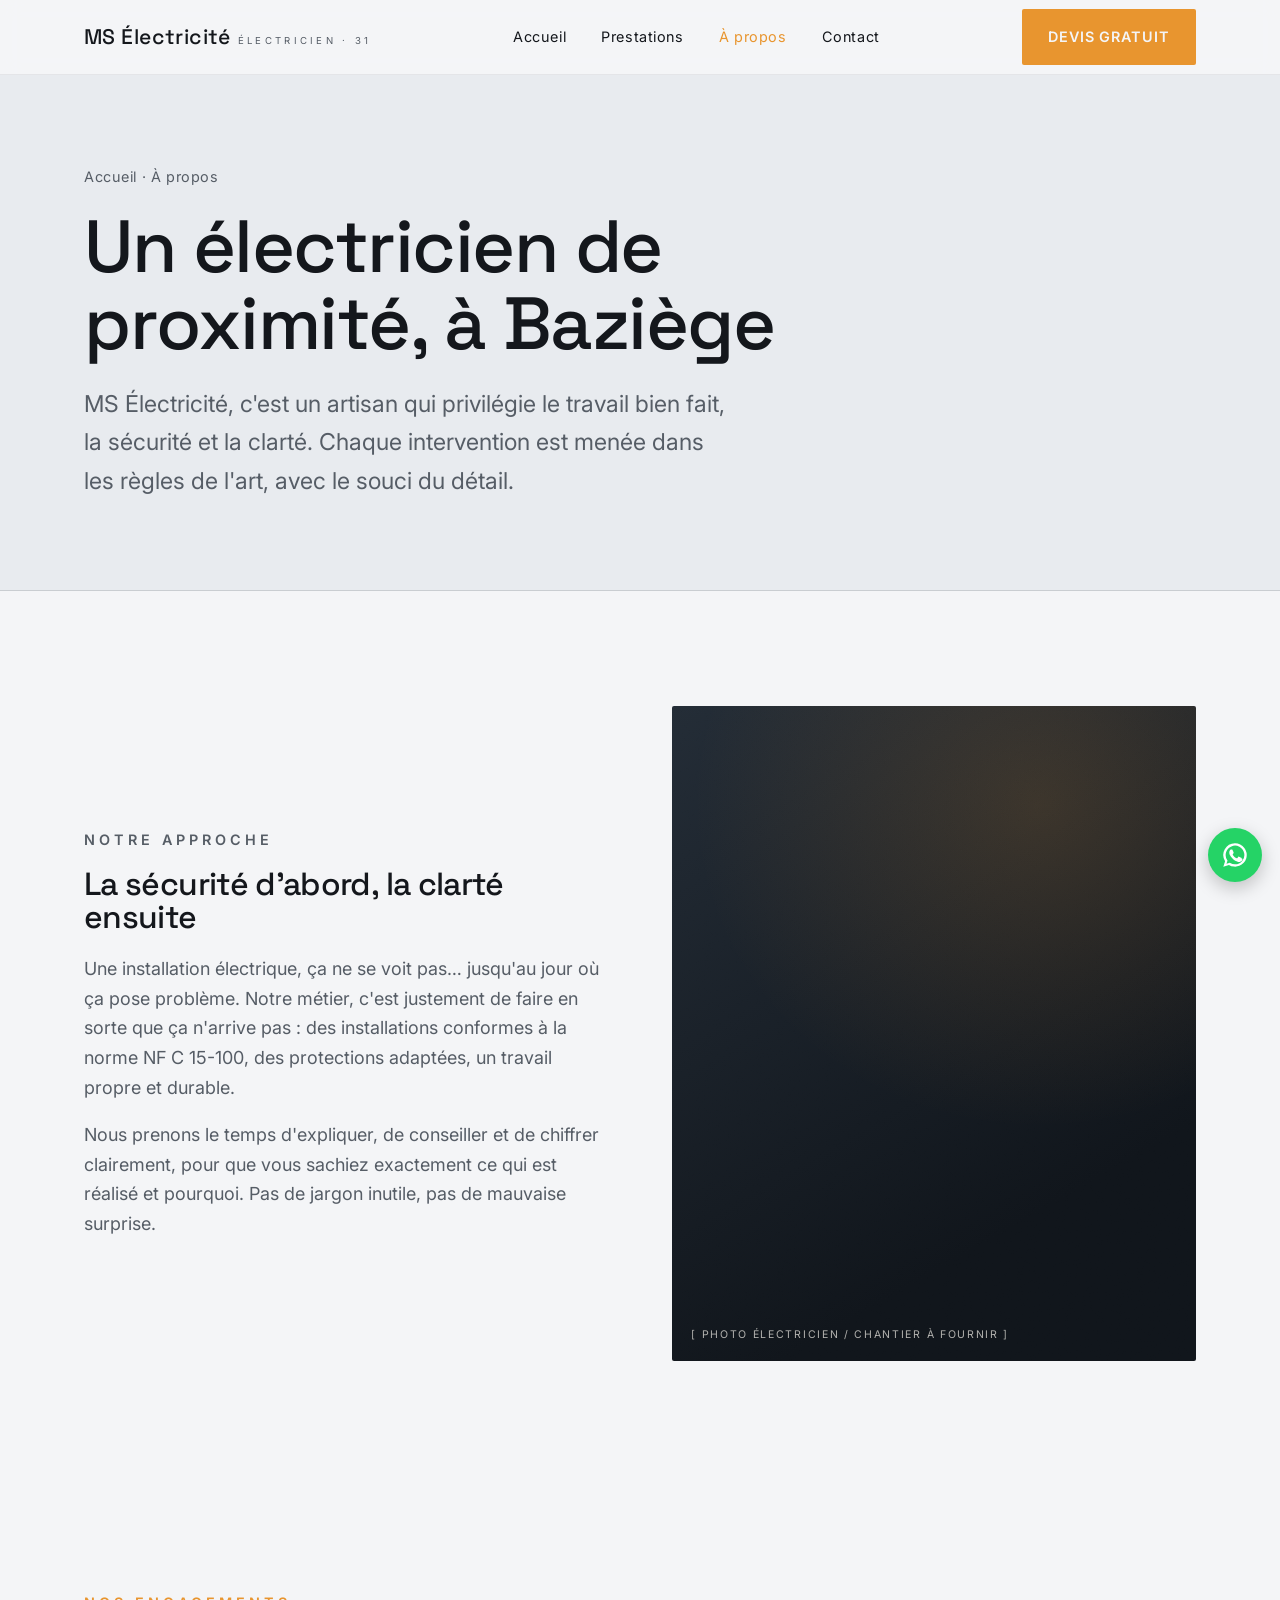
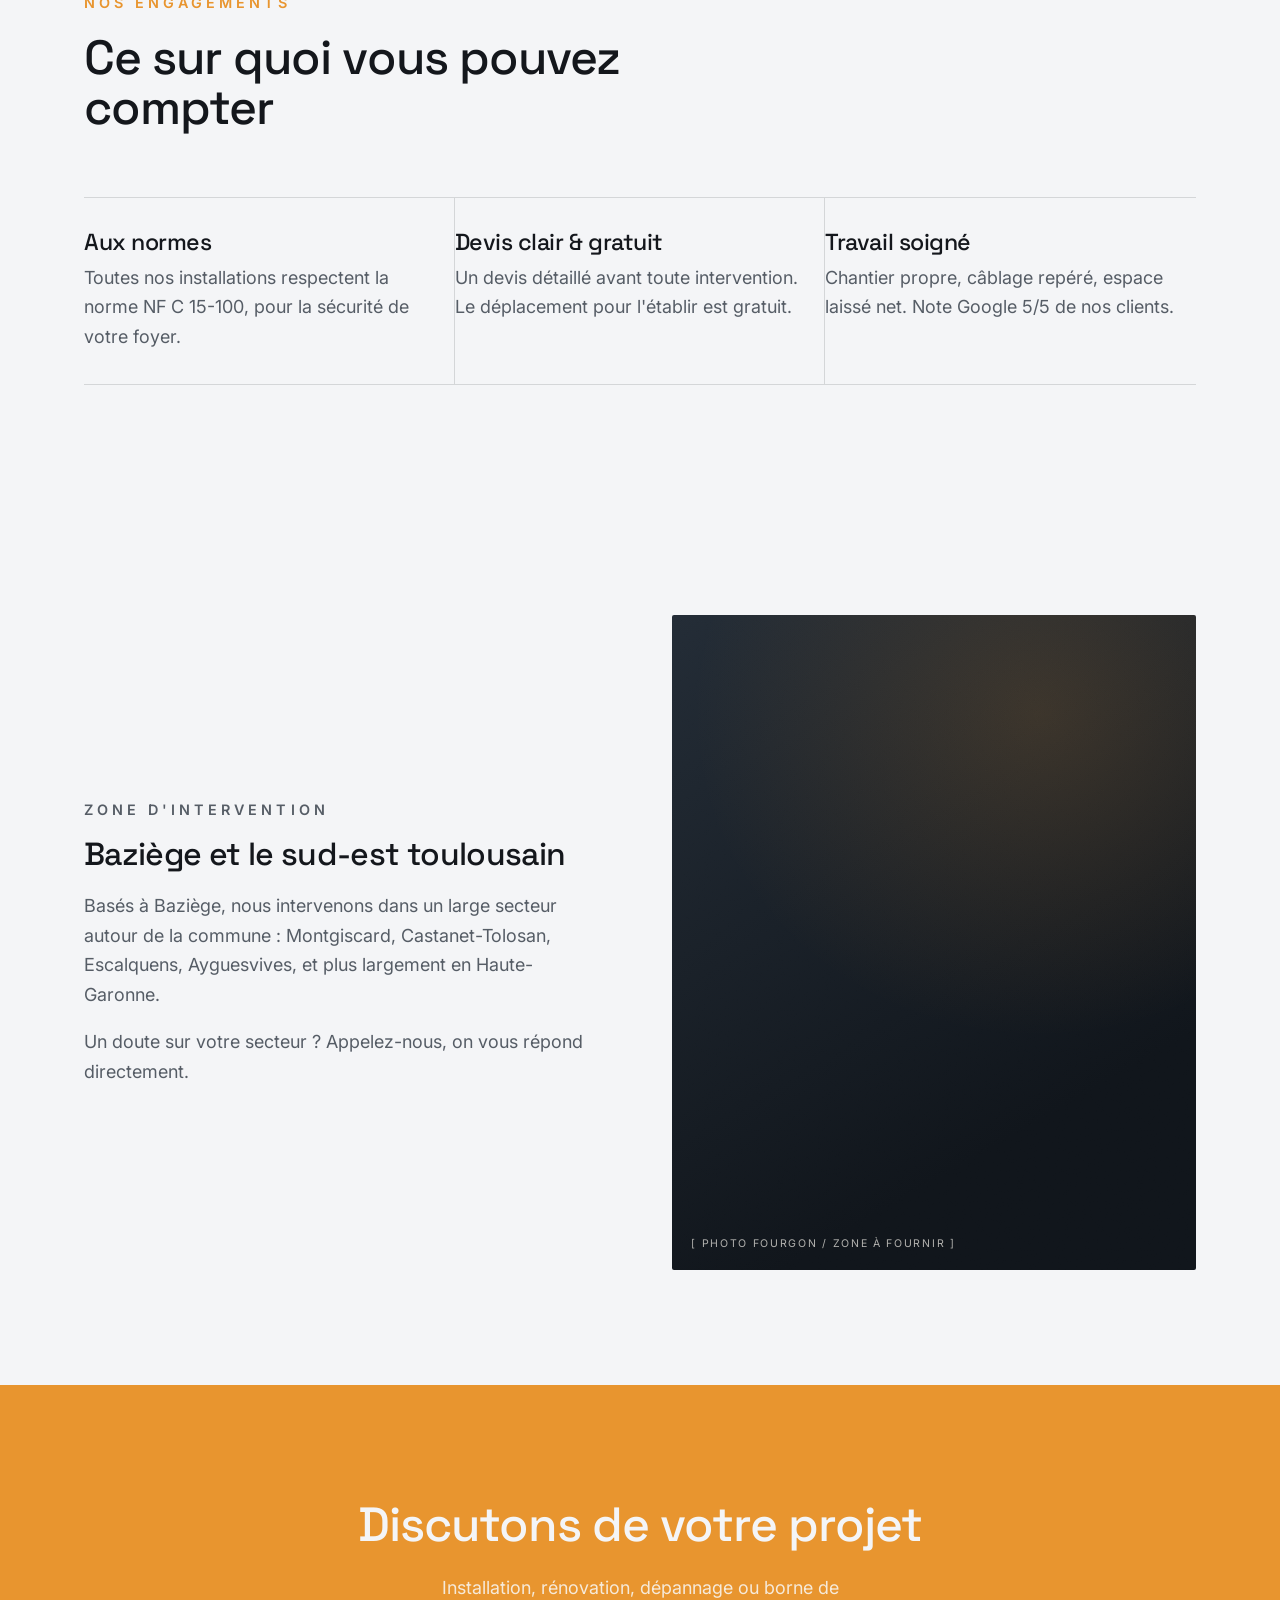
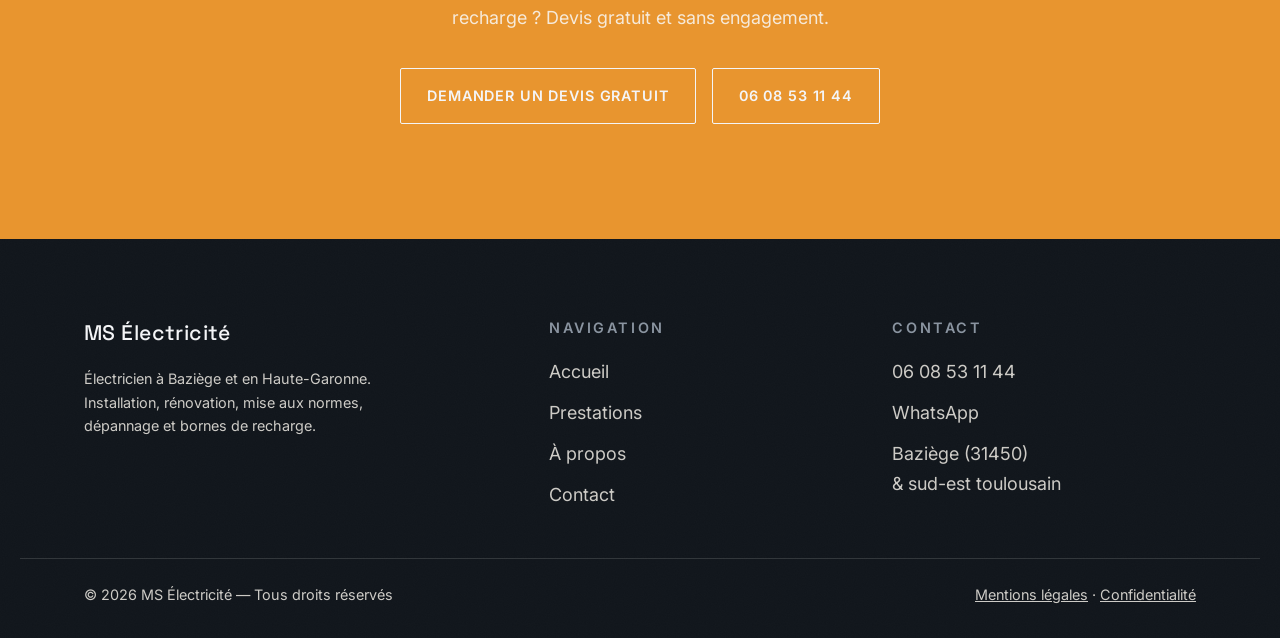
==== a-propos.html @ 60da7be2 "Site vitrine MS Électricité — électricien Baziège (31) Statique 4 pages + legal. Re-skin de la maque" ====
<!DOCTYPE html>
<html lang="fr">
<head>
  <meta charset="UTF-8">
  <meta name="viewport" content="width=device-width, initial-scale=1.0">
  <title>À propos — votre électricien de proximité à Baziège | MS Électricité</title>
  <meta name="description" content="MS Électricité, artisan électricien de proximité à Baziège (31). Un travail soigné, aux normes NF C 15-100, note Google 5/5. Interventions dans tout le sud-est toulousain.">
  <link rel="canonical" href="https://sprintalex.github.io/ms-electricite-site/a-propos.html">
  <meta name="robots" content="noindex, follow">
  <meta property="og:type" content="website">
  <meta property="og:locale" content="fr_FR">
  <meta property="og:title" content="À propos | MS Électricité">
  <meta property="og:description" content="Artisan électricien de proximité à Baziège, travail soigné et aux normes.">
  <meta property="og:url" content="https://sprintalex.github.io/ms-electricite-site/a-propos.html">
  <link rel="icon" href="assets/favicon.svg" type="image/svg+xml">
  <link rel="preconnect" href="https://fonts.googleapis.com">
  <link rel="preconnect" href="https://fonts.gstatic.com" crossorigin>
  <link rel="stylesheet" href="https://fonts.googleapis.com/css2?family=Space+Grotesk:wght@400;500;600;700&family=Inter:wght@400;500;600&display=swap">
  <link rel="stylesheet" href="css/style.css">
</head>
<body>

  <header class="site-header">
    <div class="wrap nav">
      <a class="brand" href="index.html" aria-label="MS Électricité, accueil"><b>MS Électricité</b><span>Électricien · 31</span></a>
      <nav class="nav-links" aria-label="Navigation principale">
        <a href="index.html" class="ulink">Accueil</a>
        <a href="prestations.html" class="ulink">Prestations</a>
        <a href="a-propos.html" aria-current="page" class="ulink">À propos</a>
        <a href="contact.html" class="ulink">Contact</a>
      </nav>
      <a href="contact.html" class="btn btn--primary nav-cta">Devis gratuit</a>
      <button class="nav-toggle" aria-label="Ouvrir le menu" aria-expanded="false" aria-controls="mobile-menu"><span></span><span></span><span></span></button>
    </div>
    <div class="mobile-menu" id="mobile-menu">
      <a href="index.html">Accueil</a>
      <a href="prestations.html">Prestations</a>
      <a href="a-propos.html">À propos</a>
      <a href="contact.html">Contact</a>
      <a href="contact.html" class="btn btn--primary">Demander un devis</a>
      <a href="tel:+33608531144" class="btn btn--ghost">06 08 53 11 44</a>
    </div>
  </header>

  <main>
    <section class="page-hero">
      <div class="wrap">
        <p class="breadcrumb"><a href="index.html">Accueil</a> · À propos</p>
        <h1>Un électricien de proximité, à Baziège</h1>
        <p class="lead">MS Électricité, c'est un artisan qui privilégie le travail bien fait, la sécurité et la clarté. Chaque intervention est menée dans les règles de l'art, avec le souci du détail.</p>
      </div>
    </section>

    <section class="section">
      <div class="wrap split">
        <div class="prose reveal">
          <p class="kicker" style="margin-bottom:1rem">Notre approche</p>
          <h2 style="font-size:var(--step-2);margin-bottom:1.2rem">La sécurité d'abord, la clarté ensuite</h2>
          <p>Une installation électrique, ça ne se voit pas… jusqu'au jour où ça pose problème. Notre métier, c'est justement de faire en sorte que ça n'arrive pas : des installations conformes à la norme NF C 15-100, des protections adaptées, un travail propre et durable.</p>
          <p>Nous prenons le temps d'expliquer, de conseiller et de chiffrer clairement, pour que vous sachiez exactement ce qui est réalisé et pourquoi. Pas de jargon inutile, pas de mauvaise surprise.</p>
        </div>
        <div class="split-visual reveal" role="img" aria-label="Placeholder — photo de l'électricien au travail à fournir">
          <span class="visual-note">[ Photo électricien / chantier à fournir ]</span>
        </div>
      </div>
    </section>

    <section class="section">
      <div class="wrap">
        <div class="section-head reveal">
          <p class="kicker">Nos engagements</p>
          <h2>Ce sur quoi vous pouvez compter</h2>
        </div>
        <div class="values">
          <div class="value reveal"><h3>Aux normes</h3><p>Toutes nos installations respectent la norme NF C 15-100, pour la sécurité de votre foyer.</p></div>
          <div class="value reveal"><h3>Devis clair &amp; gratuit</h3><p>Un devis détaillé avant toute intervention. Le déplacement pour l'établir est gratuit.</p></div>
          <div class="value reveal"><h3>Travail soigné</h3><p>Chantier propre, câblage repéré, espace laissé net. Note Google 5/5 de nos clients.</p></div>
        </div>
      </div>
    </section>

    <section class="section">
      <div class="wrap split reverse">
        <div class="split-visual reveal" role="img" aria-label="Placeholder — photo de fourgon ou de zone d'intervention à fournir">
          <span class="visual-note">[ Photo fourgon / zone à fournir ]</span>
        </div>
        <div class="prose reveal">
          <p class="kicker" style="margin-bottom:1rem">Zone d'intervention</p>
          <h2 style="font-size:var(--step-2);margin-bottom:1.2rem">Baziège et le sud-est toulousain</h2>
          <p>Basés à Baziège, nous intervenons dans un large secteur autour de la commune : Montgiscard, Castanet-Tolosan, Escalquens, Ayguesvives, et plus largement en Haute-Garonne.</p>
          <p>Un doute sur votre secteur&nbsp;? Appelez-nous, on vous répond directement.</p>
        </div>
      </div>
    </section>

    <section class="section cta-band">
      <div class="wrap">
        <h2 class="reveal">Discutons de votre projet</h2>
        <p class="reveal">Installation, rénovation, dépannage ou borne de recharge&nbsp;? Devis gratuit et sans engagement.</p>
        <div class="cta-actions reveal">
          <a href="contact.html" class="btn btn--light">Demander un devis gratuit</a>
          <a href="tel:+33608531144" class="btn btn--light">06 08 53 11 44</a>
        </div>
      </div>
    </section>
  </main>

  <footer class="site-footer">
    <div class="wrap footer-grid">
      <div class="footer-brand"><a class="brand" href="index.html"><b>MS Électricité</b></a><p>Électricien à Baziège et en Haute-Garonne. Installation, rénovation, mise aux normes, dépannage et bornes de recharge.</p></div>
      <div class="footer-col"><h4>Navigation</h4><ul><li><a href="index.html">Accueil</a></li><li><a href="prestations.html">Prestations</a></li><li><a href="a-propos.html">À propos</a></li><li><a href="contact.html">Contact</a></li></ul></div>
      <div class="footer-col"><h4>Contact</h4><ul><li><a href="tel:+33608531144">06 08 53 11 44</a></li><li><a href="https://wa.me/33608531144" target="_blank" rel="noopener">WhatsApp</a></li><li>Baziège (31450)<br>&amp; sud-est toulousain</li></ul></div>
    </div>
    <div class="wrap footer-bottom">
      <span>© <span id="year">2026</span> MS Électricité — Tous droits réservés</span>
      <span><a href="mentions-legales.html">Mentions légales</a> · <a href="confidentialite.html">Confidentialité</a></span>
    </div>
  </footer>

  <nav class="sticky-bar" aria-label="Actions rapides">
    <a class="sb-call" href="tel:+33608531144"><svg viewBox="0 0 24 24" fill="none" stroke="currentColor" stroke-width="1.7"><path d="M22 16.92v3a2 2 0 0 1-2.18 2 19.79 19.79 0 0 1-8.63-3.07 19.5 19.5 0 0 1-6-6 19.79 19.79 0 0 1-3.07-8.67A2 2 0 0 1 4.11 2h3a2 2 0 0 1 2 1.72c.13.96.36 1.9.7 2.81a2 2 0 0 1-.45 2.11L8.09 9.91a16 16 0 0 0 6 6l1.27-1.27a2 2 0 0 1 2.11-.45c.9.34 1.85.57 2.81.7A2 2 0 0 1 22 16.92z"/></svg>Appeler</a>
    <a class="sb-quote" href="contact.html">Devis gratuit</a>
  </nav>
  <a class="wa-float" href="https://wa.me/33608531144?text=Bonjour%2C%20je%20souhaite%20un%20devis%20pour%20des%20travaux%20d%27%C3%A9lectricit%C3%A9." target="_blank" rel="noopener" aria-label="Contacter sur WhatsApp"><svg viewBox="0 0 24 24"><path d="M17.5 14.4c-.3-.2-1.7-.9-2-1-.3-.1-.5-.2-.6.1-.2.3-.7 1-.8 1.1-.2.2-.3.2-.6.1-1.5-.7-2.5-1.3-3.4-3-.3-.5.3-.4.7-1.4.1-.2 0-.4 0-.5s-.6-1.5-.9-2.1c-.2-.5-.4-.5-.6-.5h-.5c-.2 0-.5.1-.7.4-.3.3-1 1-1 2.4s1 2.8 1.2 3c.1.2 2 3.1 5 4.3 2.5 1 2.5.7 3 .6.5-.1 1.7-.7 1.9-1.3.2-.6.2-1.2.1-1.3-.1-.1-.3-.2-.6-.4zM12 2a10 10 0 0 0-8.5 15.3L2 22l4.8-1.5A10 10 0 1 0 12 2zm0 18a8 8 0 0 1-4.1-1.1l-.3-.2-2.9.9.9-2.8-.2-.3A8 8 0 1 1 12 20z"/></svg></a>

  <script src="js/main.js" defer></script>
</body>
</html>
---- css/style.css ----
/* ============================================================
   MS ÉLECTRICITE — Électricien à Baziège & Haute-Garonne
   Design system : "Précision & courant" — technique premium
   Charbon / acier + accent ambre (spark). Variables héritées
   de la maquette Abrasive : mêmes noms, valeurs re-skinnées.
   ============================================================ */

/* ---------- Tokens ---------- */
:root {
  /* Couleurs */
  --cream:        #F4F5F7;  /* fond principal (papier froid) */
  --cream-deep:   #E8EBEF;  /* fond alterné */
  --ink:          #14171C;  /* texte principal */
  --ink-soft:     #565D66;  /* texte secondaire */
  --walnut:       #1B222B;  /* charbon — filets, footer, accents */
  --walnut-deep:  #10151B;  /* charbon profond */
  --oak:          #8A94A0;  /* acier — survols, détails */
  --terracotta:   #E8952F;  /* CTA ambre — spark, rare */
  --terracotta-d: #CC7A18;  /* CTA hover */
  --line:         rgba(20, 23, 28, 0.14); /* hairline */
  --line-soft:    rgba(20, 23, 28, 0.07);

  /* Typo */
  --serif: "Space Grotesk", "Segoe UI", sans-serif; /* display technique */
  --sans:  "Inter", -apple-system, BlinkMacSystemFont, "Segoe UI", sans-serif;

  /* Échelle */
  --step--1: clamp(0.82rem, 0.78rem + 0.2vw, 0.9rem);
  --step-0:  clamp(1rem, 0.95rem + 0.25vw, 1.125rem);
  --step-1:  clamp(1.2rem, 1.1rem + 0.5vw, 1.45rem);
  --step-2:  clamp(1.5rem, 1.3rem + 1vw, 2rem);
  --step-3:  clamp(2rem, 1.6rem + 2vw, 3rem);
  --step-4:  clamp(2.6rem, 1.9rem + 3.4vw, 4.75rem);
  --step-5:  clamp(3.2rem, 2rem + 5.5vw, 6.5rem);

  /* Rythme */
  --pad-x: clamp(1.25rem, 5vw, 6rem);
  --section-y: clamp(4rem, 9vw, 9rem);
  --maxw: 1240px;

  --ease: cubic-bezier(0.22, 0.61, 0.36, 1);

  /* Grain bois réutilisable (feTurbulence, teinte noyer) */
  --grain: url("data:image/svg+xml,%3Csvg xmlns='http://www.w3.org/2000/svg' width='120' height='120'%3E%3Cfilter id='n'%3E%3CfeTurbulence type='fractalNoise' baseFrequency='0.9' numOctaves='2' stitchTiles='stitch'/%3E%3CfeColorMatrix type='saturate' values='0'/%3E%3C/filter%3E%3Crect width='100%25' height='100%25' filter='url(%23n)' opacity='0.5'/%3E%3C/svg%3E");
}

/* ---------- Reset léger ---------- */
*, *::before, *::after { box-sizing: border-box; }
* { margin: 0; }
html { -webkit-text-size-adjust: 100%; scroll-behavior: smooth; }
body {
  font-family: var(--sans);
  font-size: var(--step-0);
  line-height: 1.65;
  color: var(--ink);
  background: var(--cream);
  -webkit-font-smoothing: antialiased;
  text-rendering: optimizeLegibility;
  overflow-x: hidden;
}
img, svg { display: block; max-width: 100%; }
a { color: inherit; text-decoration: none; }
button { font: inherit; cursor: pointer; }
h1, h2, h3 { font-family: var(--serif); font-weight: 500; line-height: 1.05; letter-spacing: -0.02em; }
::selection { background: var(--terracotta); color: var(--cream); }

@media (prefers-reduced-motion: reduce) {
  html { scroll-behavior: auto; }
  *, *::before, *::after { animation-duration: 0.001ms !important; transition-duration: 0.001ms !important; }
}

/* ---------- Utilitaires ---------- */
.wrap { max-width: var(--maxw); margin-inline: auto; padding-inline: var(--pad-x); }
.section { padding-block: var(--section-y); }
.kicker {
  font-family: var(--sans);
  font-size: var(--step--1);
  text-transform: uppercase;
  letter-spacing: 0.28em;
  font-weight: 600;
  color: var(--terracotta);
}
.lead { font-size: var(--step-1); color: var(--ink-soft); max-width: 46ch; }
.hairline { height: 1px; background: var(--line); border: 0; }

/* Reveal on scroll */
.reveal { opacity: 0; transform: translateY(22px); transition: opacity 0.8s var(--ease), transform 0.8s var(--ease); }
.reveal.in { opacity: 1; transform: none; }

/* ---------- Boutons ---------- */
.btn {
  display: inline-flex; align-items: center; gap: 0.55rem;
  padding: 0.95rem 1.6rem;
  font-family: var(--sans); font-size: var(--step--1); font-weight: 600;
  letter-spacing: 0.06em; text-transform: uppercase;
  border-radius: 2px; border: 1px solid transparent;
  transition: background 0.25s var(--ease), color 0.25s var(--ease), border-color 0.25s var(--ease), transform 0.25s var(--ease);
}
.btn:active { transform: translateY(1px); }
.btn--primary { background: var(--terracotta); color: var(--cream); }
.btn--primary:hover { background: var(--terracotta-d); }
.btn--ghost { border-color: var(--walnut); color: var(--walnut); background: transparent; }
.btn--ghost:hover { background: var(--walnut); color: var(--cream); }
.btn--light { border-color: rgba(247,243,236,0.4); color: var(--cream); }
.btn--light:hover { background: var(--cream); color: var(--walnut-deep); }
.btn svg { width: 1.05em; height: 1.05em; }

/* Lien souligné animé */
.ulink { position: relative; }
.ulink::after {
  content: ""; position: absolute; left: 0; bottom: -3px; width: 100%; height: 1px;
  background: currentColor; transform: scaleX(0); transform-origin: right;
  transition: transform 0.35s var(--ease);
}
.ulink:hover::after { transform: scaleX(1); transform-origin: left; }

/* =========================================================
   HEADER / NAV
   ========================================================= */
.site-header {
  position: sticky; top: 0; z-index: 50;
  background: color-mix(in srgb, var(--cream) 88%, transparent);
  backdrop-filter: blur(10px);
  border-bottom: 1px solid var(--line-soft);
}
.nav {
  display: flex; align-items: center; justify-content: space-between;
  height: 74px;
}
.brand {
  font-family: var(--serif); font-size: 1.32rem; letter-spacing: 0.02em;
  display: flex; align-items: baseline; gap: 0.5ch;
}
.brand b { font-weight: 500; }
.brand span { font-family: var(--sans); font-size: 0.6rem; letter-spacing: 0.34em; text-transform: uppercase; color: var(--ink-soft); }
.nav-links { display: flex; align-items: center; gap: 2.2rem; }
.nav-links a { font-size: var(--step--1); letter-spacing: 0.04em; }
.nav-links a[aria-current="page"] { color: var(--terracotta); }
.nav-cta { display: inline-flex; }

.nav-toggle { display: none; background: none; border: 0; padding: 0.5rem; }
.nav-toggle span { display: block; width: 26px; height: 2px; background: var(--ink); margin: 5px 0; transition: transform 0.3s var(--ease), opacity 0.3s var(--ease); }

@media (max-width: 860px) {
  .nav-links, .nav-cta { display: none; }
  .nav-toggle { display: block; z-index: 60; }
  .mobile-menu {
    position: fixed; inset: 0; z-index: 55;
    background: var(--cream); padding: 6rem var(--pad-x) 3rem;
    display: flex; flex-direction: column; gap: 1.5rem;
    transform: translateY(-100%); transition: transform 0.5s var(--ease);
    visibility: hidden;
  }
  .mobile-menu.open { transform: translateY(0); visibility: visible; }
  .mobile-menu a { font-family: var(--serif); font-size: var(--step-2); }
  .mobile-menu .btn { margin-top: 1rem; align-self: flex-start; }
  body.menu-open { overflow: hidden; }
  .nav-toggle.active span:nth-child(1) { transform: translateY(7px) rotate(45deg); }
  .nav-toggle.active span:nth-child(2) { opacity: 0; }
  .nav-toggle.active span:nth-child(3) { transform: translateY(-7px) rotate(-45deg); }
}
@media (min-width: 861px) { .mobile-menu { display: none; } }

/* =========================================================
   HERO
   ========================================================= */
.hero { position: relative; overflow: hidden; }
.hero-grid {
  display: grid; grid-template-columns: 1.05fr 0.95fr;
  min-height: calc(100vh - 74px);
  align-items: stretch;
}
.hero-text {
  display: flex; flex-direction: column; justify-content: center;
  padding: clamp(2rem,6vw,5rem) clamp(1.25rem,4vw,4rem) clamp(2rem,6vw,5rem) var(--pad-x);
}
.hero-text .kicker { margin-bottom: 1.5rem; }
.hero h1 { font-size: var(--step-5); font-optical-sizing: auto; }
.hero h1 em { font-style: normal; color: var(--terracotta); }
.hero-text .lead { margin-top: 1.8rem; }
.hero-actions { display: flex; flex-wrap: wrap; gap: 1rem; margin-top: 2.6rem; }
.hero-visual {
  position: relative;
  background:
    radial-gradient(120% 80% at 78% 12%, rgba(232,149,47,0.20), transparent 55%),
    linear-gradient(150deg, #232B35 0%, #131820 60%, #0C1016 100%);
}
.hero-visual::before {
  content: ""; position: absolute; inset: 0;
  background-image: var(--grain); opacity: 0.10; mix-blend-mode: overlay;
}
.hero-visual::after {
  content: ""; position: absolute; inset: 0;
  background: linear-gradient(180deg, transparent 55%, rgba(8,11,16,0.5));
}
.hero-visual .visual-note {
  position: absolute; left: 1.5rem; bottom: 1.35rem; z-index: 2;
  font-size: 0.7rem; letter-spacing: 0.18em; text-transform: uppercase;
  color: rgba(247,243,236,0.72);
}

@media (max-width: 860px) {
  .hero-grid { grid-template-columns: 1fr; min-height: auto; }
  .hero-visual { min-height: 42vh; order: -1; }
  .hero-text { padding-top: clamp(2.5rem,10vw,4rem); padding-bottom: clamp(2.5rem,10vw,4rem); }
}

/* =========================================================
   BANDEAU PREUVE (compteurs)
   ========================================================= */
.proof { background: var(--cream-deep); border-block: 1px solid var(--line-soft); }
.proof-grid { display: grid; grid-template-columns: repeat(3, 1fr); }
.proof-item { text-align: center; padding: clamp(2rem,4vw,3.2rem) 1rem; position: relative; }
.proof-item + .proof-item::before {
  content: ""; position: absolute; left: 0; top: 22%; height: 56%; width: 1px; background: var(--line);
}
.proof-num { font-family: var(--serif); font-size: var(--step-4); color: var(--walnut); line-height: 1; }
.proof-num small { font-size: 0.42em; vertical-align: super; }
.proof-label { display: block; margin-top: 0.7rem; font-size: var(--step--1); letter-spacing: 0.12em; text-transform: uppercase; color: var(--ink-soft); }
@media (max-width: 620px) {
  .proof-grid { grid-template-columns: 1fr; }
  .proof-item + .proof-item { border-top: 1px solid var(--line); }
  .proof-item + .proof-item::before { display: none; }
}

/* =========================================================
   SECTION HEADER éditorial
   ========================================================= */
.section-head { display: grid; grid-template-columns: 1fr; gap: 1.1rem; max-width: 62ch; margin-bottom: clamp(2.5rem,5vw,4rem); }
.section-head h2 { font-size: var(--step-3); }
.section-head .kicker { color: var(--terracotta); }

/* =========================================================
   PRESTATIONS — liste éditoriale
   ========================================================= */
.services { display: grid; grid-template-columns: repeat(2, 1fr); gap: 0; border-top: 1px solid var(--line); }
.service {
  display: flex; gap: 1.4rem; align-items: flex-start;
  padding: clamp(1.6rem,3vw,2.4rem) 0.5rem;
  border-bottom: 1px solid var(--line);
  transition: background 0.35s var(--ease);
}
.service:nth-child(odd) { border-right: 1px solid var(--line); padding-right: clamp(1.5rem,3vw,2.5rem); }
.service:nth-child(even) { padding-left: clamp(1.5rem,3vw,2.5rem); }
.service:hover { background: var(--cream-deep); }
.service-idx { font-family: var(--serif); font-size: var(--step-1); color: var(--oak); min-width: 2.4ch; }
.service-ico { color: var(--walnut); flex-shrink: 0; }
.service-ico svg { width: 30px; height: 30px; stroke: currentColor; stroke-width: 1.4; fill: none; }
.service h3 { font-size: var(--step-1); margin-bottom: 0.4rem; }
.service p { color: var(--ink-soft); font-size: var(--step-0); }
@media (max-width: 720px) {
  .services { grid-template-columns: 1fr; }
  .service:nth-child(odd) { border-right: 0; padding-right: 0.5rem; }
  .service:nth-child(even) { padding-left: 0.5rem; }
}

/* =========================================================
   DÉMARCHE — 3 temps
   ========================================================= */
.process { background: var(--walnut-deep); color: var(--cream); position: relative; }
.process::before { content: ""; position: absolute; inset: 0; background-image: var(--grain); opacity: 0.06; }
.process .wrap { position: relative; }
.process .kicker { color: var(--oak); }
.process h2 { font-size: var(--step-3); color: var(--cream); max-width: 20ch; margin-bottom: clamp(2.5rem,5vw,3.5rem); }
.steps { display: grid; grid-template-columns: repeat(3, 1fr); gap: clamp(1.5rem,4vw,3rem); }
.step { border-top: 1px solid rgba(247,243,236,0.22); padding-top: 1.4rem; }
.step-n { font-family: var(--serif); font-size: var(--step-2); color: var(--oak); display: block; margin-bottom: 0.8rem; }
.step h3 { font-size: var(--step-1); color: var(--cream); margin-bottom: 0.6rem; }
.step p { color: rgba(247,243,236,0.72); font-size: var(--step-0); }
@media (max-width: 720px) { .steps { grid-template-columns: 1fr; } }

/* =========================================================
   RÉALISATIONS — galerie placeholders bois
   ========================================================= */
.gallery { columns: 3; column-gap: clamp(0.9rem,2vw,1.4rem); }
.gitem { break-inside: avoid; margin-bottom: clamp(0.9rem,2vw,1.4rem); }
.gfig { margin: 0; }
.gph {
  position: relative; overflow: hidden; border-radius: 2px;
  background: var(--walnut);
  display: grid; place-items: center;
}
.gph::before { content: ""; position: absolute; inset: 0; background-image: var(--grain); opacity: 0.2; mix-blend-mode: overlay; }
.gph::after {
  content: ""; position: absolute; inset: 0;
  background: repeating-linear-gradient(0deg, transparent 0 14px, rgba(0,0,0,0.05) 14px 15px);
}
.gph-a { aspect-ratio: 4/5; }
.gph-b { aspect-ratio: 1/1; }
.gph-c { aspect-ratio: 3/4; }
.gph-tint-1 { background: #1B222B; }
.gph-tint-2 { background: #232C36; }
.gph-tint-3 { background: #141A21; }
.gph-tint-4 { background: #2A3440; }
.gph-badge {
  position: relative; z-index: 2; text-align: center;
  color: rgba(247,243,236,0.85); padding: 1rem;
}
.gph-badge svg { width: 30px; height: 30px; margin: 0 auto 0.7rem; stroke: currentColor; stroke-width: 1.3; fill: none; opacity: 0.8; }
.gph-badge small { display: block; font-size: 0.66rem; letter-spacing: 0.2em; text-transform: uppercase; }
.gcap { display: flex; justify-content: space-between; align-items: baseline; margin-top: 0.7rem; gap: 1rem; }
.gcap h3 { font-family: var(--serif); font-size: var(--step-0); font-weight: 400; }
.gcap span { font-size: 0.72rem; letter-spacing: 0.14em; text-transform: uppercase; color: var(--ink-soft); }
@media (max-width: 900px) { .gallery { columns: 2; } }
@media (max-width: 560px) { .gallery { columns: 1; } }

/* =========================================================
   À PROPOS / SAVOIR-FAIRE
   ========================================================= */
.split { display: grid; grid-template-columns: 1fr 1fr; gap: clamp(2rem,5vw,5rem); align-items: center; }
.split.reverse .split-visual { order: 2; }
.prose p + p { margin-top: 1.1rem; }
.prose p { color: var(--ink-soft); }
.split-visual {
  position: relative; aspect-ratio: 4/5; border-radius: 2px; overflow: hidden;
  background:
    radial-gradient(120% 90% at 70% 15%, rgba(232,149,47,0.16), transparent 55%),
    linear-gradient(150deg, #232C36, #10151B 75%);
}
.split-visual::before { content: ""; position: absolute; inset: 0; background-image: var(--grain); opacity: 0.1; mix-blend-mode: overlay; }
.split-visual .visual-note { position: absolute; left: 1.2rem; bottom: 1.1rem; font-size: 0.66rem; letter-spacing: 0.16em; text-transform: uppercase; color: rgba(247,243,236,0.7); }
@media (max-width: 800px) {
  .split { grid-template-columns: 1fr; }
  .split.reverse .split-visual { order: 0; }
  .split-visual { aspect-ratio: 16/10; }
}

/* Valeurs / matériaux */
.values { display: grid; grid-template-columns: repeat(3,1fr); gap: 0; border-top: 1px solid var(--line); margin-top: 1rem; }
.value { padding: clamp(1.4rem,3vw,2rem) 1.2rem clamp(1.4rem,3vw,2rem) 0; border-bottom: 1px solid var(--line); }
.value:not(:last-child) { border-right: 1px solid var(--line); padding-right: 1.5rem; }
.value h3 { font-size: var(--step-1); margin-bottom: 0.5rem; }
.value p { font-size: var(--step-0); color: var(--ink-soft); }
@media (max-width: 720px) {
  .values { grid-template-columns: 1fr; }
  .value:not(:last-child) { border-right: 0; padding-right: 0; }
}

/* =========================================================
   CTA BANDE
   ========================================================= */
.cta-band { background: var(--terracotta); color: var(--cream); text-align: center; }
.cta-band h2 { font-size: var(--step-3); color: var(--cream); max-width: 22ch; margin: 0 auto 1.4rem; }
.cta-band p { color: rgba(247,243,236,0.9); max-width: 44ch; margin: 0 auto 2.2rem; }
.cta-band .btn--light { border-color: var(--cream); }
.cta-actions { display: flex; gap: 1rem; justify-content: center; flex-wrap: wrap; }

/* =========================================================
   CONTACT
   ========================================================= */
.contact-grid { display: grid; grid-template-columns: 1fr 1fr; gap: clamp(2rem,5vw,4.5rem); align-items: start; }
.form-row { margin-bottom: 1.3rem; }
.form-row label { display: block; font-size: var(--step--1); letter-spacing: 0.06em; text-transform: uppercase; color: var(--ink-soft); margin-bottom: 0.5rem; }
.form-row input, .form-row textarea, .form-row select {
  width: 100%; padding: 0.85rem 1rem; font: inherit; font-size: var(--step-0);
  background: var(--cream); color: var(--ink);
  border: 1px solid var(--line); border-radius: 2px;
  transition: border-color 0.25s var(--ease), box-shadow 0.25s var(--ease);
}
.form-row input:focus, .form-row textarea:focus, .form-row select:focus {
  outline: none; border-color: var(--terracotta);
  box-shadow: 0 0 0 3px rgba(181,98,60,0.15);
}
.form-row textarea { resize: vertical; min-height: 130px; }
.form-consent { display: flex; gap: 0.7rem; align-items: flex-start; font-size: var(--step--1); color: var(--ink-soft); margin-bottom: 1.4rem; }
.form-consent input { width: auto; margin-top: 0.25rem; flex-shrink: 0; }
.form-consent a { color: var(--walnut); text-decoration: underline; }
.form-note { font-size: var(--step--1); color: var(--ink-soft); margin-top: 1rem; }
.form-status { margin-top: 1rem; padding: 0.9rem 1.1rem; border-radius: 2px; font-size: var(--step--1); display: none; }
.form-status.ok { display: block; background: rgba(94,64,34,0.08); color: var(--walnut); border: 1px solid var(--line); }
.form-status.err { display: block; background: rgba(152,73,42,0.1); color: var(--terracotta-d); border: 1px solid rgba(152,73,42,0.3); }

.contact-info dl { display: grid; gap: 1.5rem; }
.contact-info dt { font-size: var(--step--1); letter-spacing: 0.16em; text-transform: uppercase; color: var(--terracotta); margin-bottom: 0.3rem; }
.contact-info dd { font-size: var(--step-1); font-family: var(--serif); }
.contact-info dd a { }
.map-embed { margin-top: 2rem; border-radius: 2px; overflow: hidden; border: 1px solid var(--line); aspect-ratio: 16/10; }
.map-embed iframe { width: 100%; height: 100%; border: 0; filter: grayscale(0.3) sepia(0.15); }
@media (max-width: 800px) { .contact-grid { grid-template-columns: 1fr; } }

/* =========================================================
   FOOTER
   ========================================================= */
.site-footer { background: var(--walnut-deep); color: rgba(247,243,236,0.82); padding-block: clamp(3rem,6vw,5rem) 2rem; position: relative; }
.site-footer::before { content: ""; position: absolute; inset: 0; background-image: var(--grain); opacity: 0.05; pointer-events: none; }
.footer-grid { position: relative; display: grid; grid-template-columns: 1.4fr 1fr 1fr; gap: 2.5rem; }
.footer-brand .brand { color: var(--cream); margin-bottom: 1rem; }
.footer-brand p { font-size: var(--step--1); max-width: 34ch; }
.footer-col h4 { font-size: var(--step--1); letter-spacing: 0.18em; text-transform: uppercase; color: var(--oak); margin-bottom: 1.1rem; font-family: var(--sans); font-weight: 600; }
.footer-col ul { list-style: none; padding: 0; display: grid; gap: 0.7rem; }
.footer-col a { font-size: var(--step-0); }
.footer-col a:hover { color: var(--cream); }
.footer-bottom { position: relative; margin-top: 3rem; padding-top: 1.5rem; border-top: 1px solid rgba(247,243,236,0.14); display: flex; justify-content: space-between; flex-wrap: wrap; gap: 1rem; font-size: var(--step--1); }
.footer-bottom a { text-decoration: underline; }
@media (max-width: 720px) { .footer-grid { grid-template-columns: 1fr; gap: 2rem; } }

/* =========================================================
   STICKY MOBILE BAR + WHATSAPP
   ========================================================= */
.sticky-bar {
  position: fixed; left: 0; right: 0; bottom: 0; z-index: 45;
  display: none; grid-template-columns: 1fr 1fr;
  background: var(--cream); border-top: 1px solid var(--line);
  box-shadow: 0 -6px 24px rgba(36,28,21,0.1);
}
.sticky-bar a {
  display: flex; align-items: center; justify-content: center; gap: 0.5rem;
  padding: 1rem; font-size: var(--step--1); font-weight: 600; letter-spacing: 0.05em; text-transform: uppercase;
}
.sticky-bar a svg { width: 1.1em; height: 1.1em; }
.sticky-bar .sb-call { color: var(--walnut); }
.sticky-bar .sb-quote { background: var(--terracotta); color: var(--cream); }
@media (max-width: 860px) { .sticky-bar { display: grid; } body { padding-bottom: 58px; } }

.wa-float {
  position: fixed; right: 1.1rem; bottom: 1.1rem; z-index: 46;
  width: 54px; height: 54px; border-radius: 50%;
  background: #25D366; color: #fff; display: grid; place-items: center;
  box-shadow: 0 6px 18px rgba(0,0,0,0.22); transition: transform 0.25s var(--ease);
}
.wa-float:hover { transform: scale(1.06); }
.wa-float svg { width: 28px; height: 28px; fill: currentColor; }
@media (max-width: 860px) { .wa-float { bottom: 70px; } }

/* Page hero compact (pages internes) */
.page-hero { background: var(--cream-deep); border-bottom: 1px solid var(--line); }
.page-hero .wrap { padding-block: clamp(3rem,7vw,6rem); }
.page-hero h1 { font-size: var(--step-4); max-width: 18ch; }
.page-hero .lead { margin-top: 1.4rem; }
.breadcrumb { font-size: var(--step--1); color: var(--ink-soft); margin-bottom: 1.2rem; letter-spacing: 0.04em; }
.breadcrumb a:hover { color: var(--terracotta); }

/* ---- Real photos in visual slots ---- */
.hero-visual img, .split-visual img {
  position: absolute; inset: 0; width: 100%; height: 100%; object-fit: cover; z-index: 1;
}
.hero-visual .visual-note, .split-visual .visual-note { z-index: 3; }
.gph img { display: block; width: 100%; height: 100%; object-fit: cover; }
.gph:has(img) { background: var(--walnut); }
.gph:has(img)::before, .gph:has(img)::after { display: none; }
.gph-wide { aspect-ratio: 16/10; }

/* Legal pages */
.legal { max-width: 70ch; }
.legal h2 { font-size: var(--step-2); margin: 2.5rem 0 0.8rem; }
.legal h3 { font-size: var(--step-1); margin: 1.8rem 0 0.6rem; }
.legal p, .legal li { color: var(--ink-soft); }
.legal ul { padding-left: 1.2rem; }
.legal li { margin-bottom: 0.4rem; }
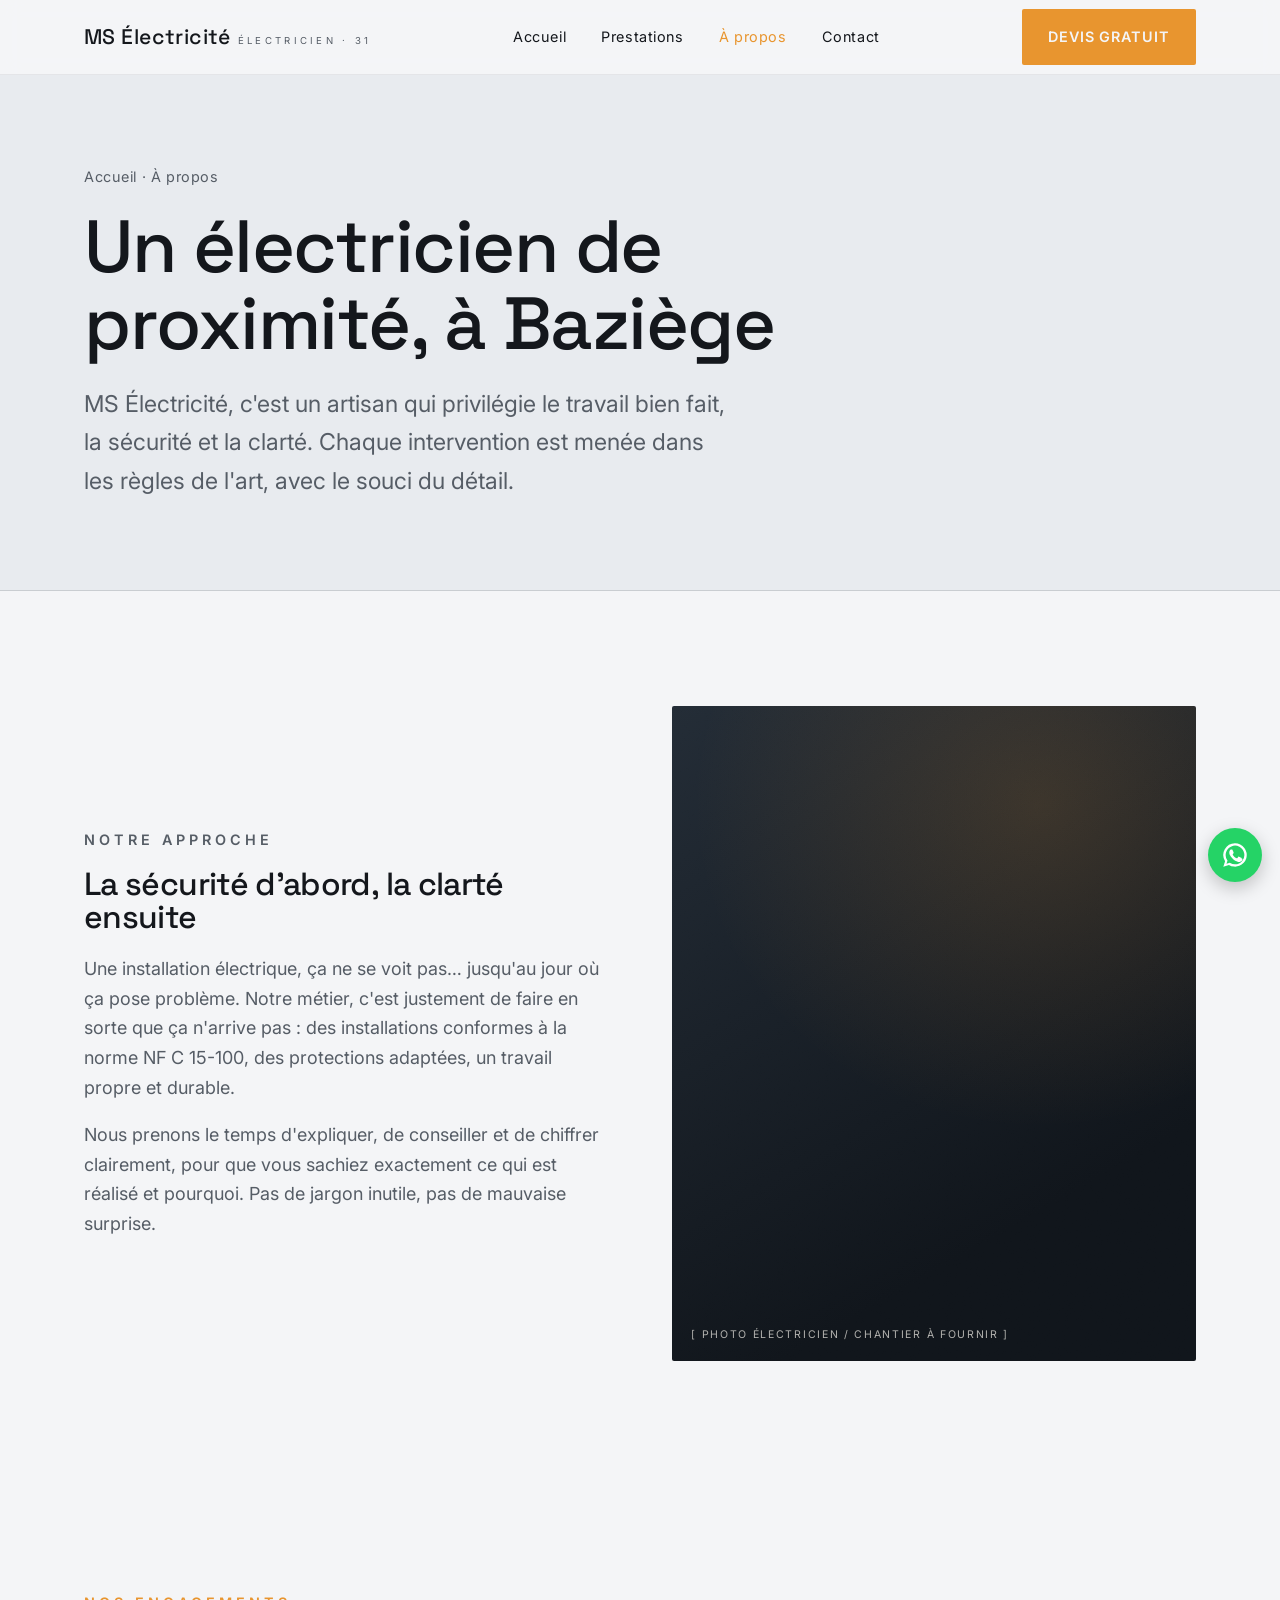
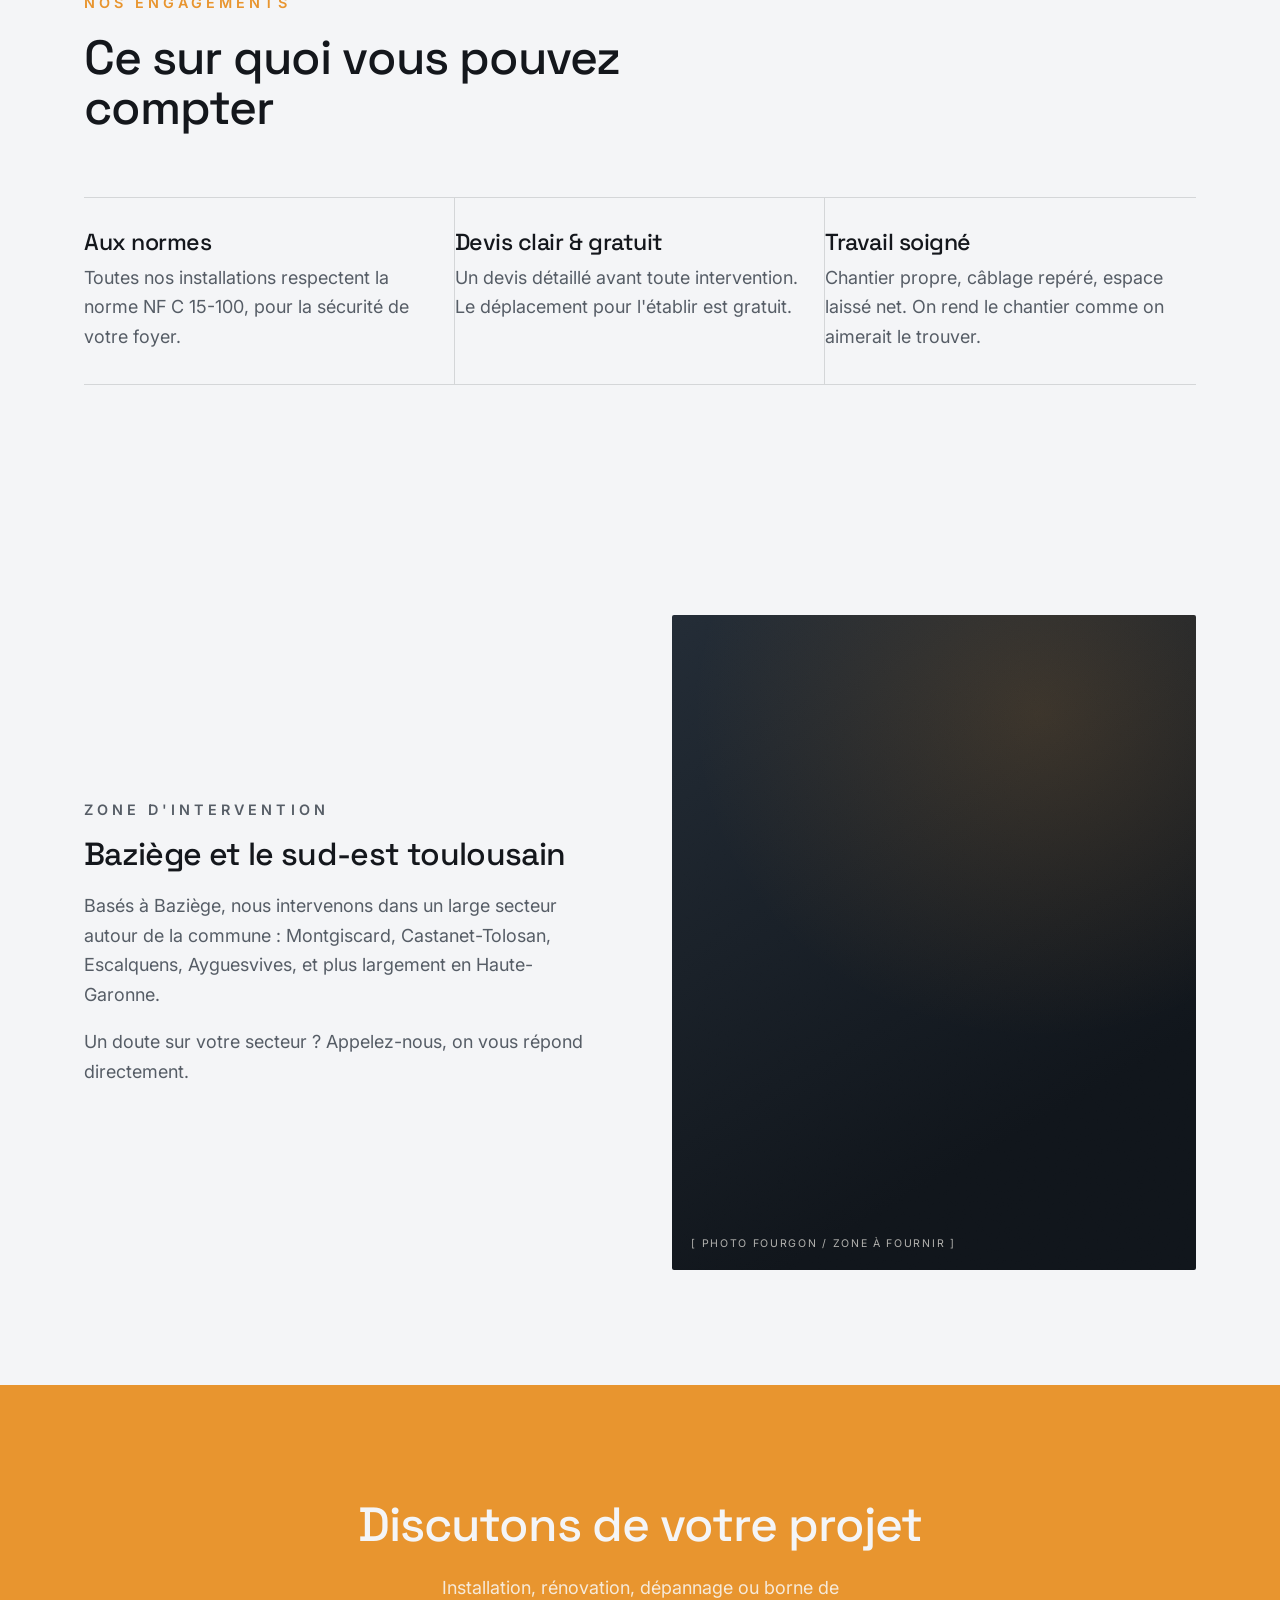
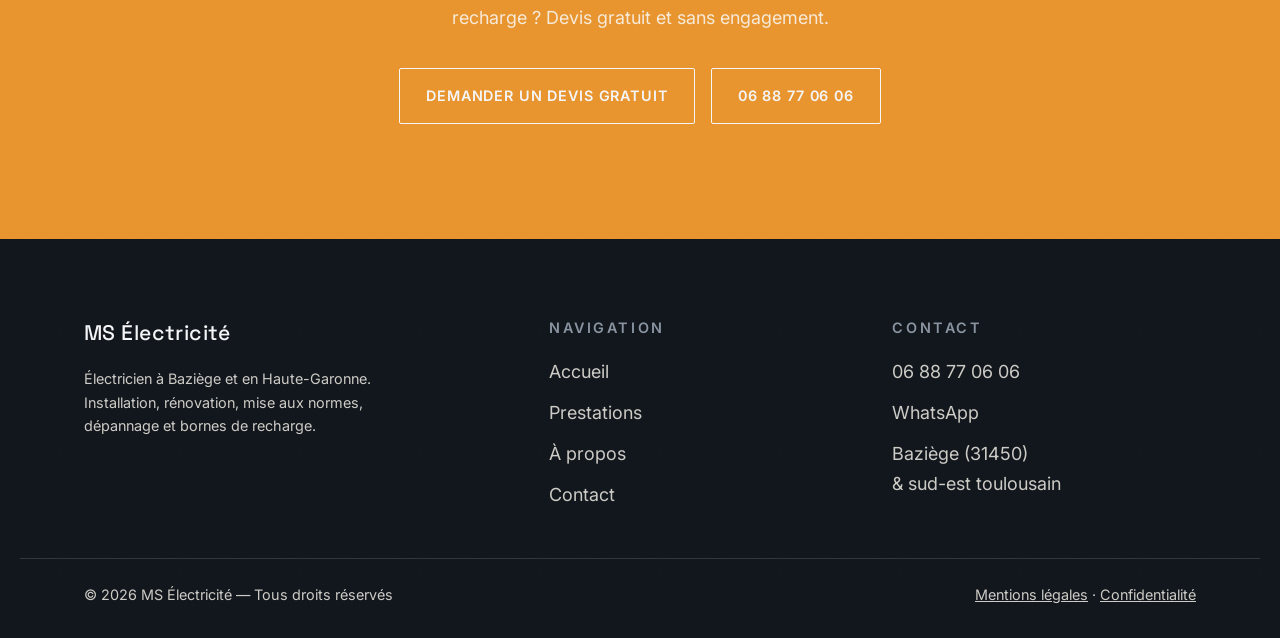
==== commit 885b153a: "Ajoute le photovoltaique, corrige le telephone et retire la mention d'avis non verifiee - Nouvelle p" ====
--- a/a-propos.html
+++ b/a-propos.html
@@ -3,8 +3,8 @@
 <head>
   <meta charset="UTF-8">
   <meta name="viewport" content="width=device-width, initial-scale=1.0">
-  <title>À propos — votre électricien de proximité à Baziège | MS Électricité</title>
-  <meta name="description" content="MS Électricité, artisan électricien de proximité à Baziège (31). Un travail soigné, aux normes NF C 15-100, note Google 5/5. Interventions dans tout le sud-est toulousain.">
+  <title>À propos — électricien &amp; photovoltaïque à Baziège | MS Électricité</title>
+  <meta name="description" content="MS Électricité, artisan électricien et installateur de panneaux photovoltaïques à Baziège (31). Un travail soigné, aux normes NF C 15-100. Interventions dans tout le sud-est toulousain.">
   <link rel="canonical" href="https://sprintalex.github.io/ms-electricite-site/a-propos.html">
   <meta name="robots" content="noindex, follow">
   <meta property="og:type" content="website">
@@ -38,7 +38,7 @@
       <a href="a-propos.html">À propos</a>
       <a href="contact.html">Contact</a>
       <a href="contact.html" class="btn btn--primary">Demander un devis</a>
-      <a href="tel:+33608531144" class="btn btn--ghost">06 08 53 11 44</a>
+      <a href="tel:+33688770606" class="btn btn--ghost">06 88 77 06 06</a>
     </div>
   </header>
 
@@ -74,7 +74,7 @@
         <div class="values">
           <div class="value reveal"><h3>Aux normes</h3><p>Toutes nos installations respectent la norme NF C 15-100, pour la sécurité de votre foyer.</p></div>
           <div class="value reveal"><h3>Devis clair &amp; gratuit</h3><p>Un devis détaillé avant toute intervention. Le déplacement pour l'établir est gratuit.</p></div>
-          <div class="value reveal"><h3>Travail soigné</h3><p>Chantier propre, câblage repéré, espace laissé net. Note Google 5/5 de nos clients.</p></div>
+          <div class="value reveal"><h3>Travail soigné</h3><p>Chantier propre, câblage repéré, espace laissé net. On rend le chantier comme on aimerait le trouver.</p></div>
         </div>
       </div>
     </section>
@@ -99,7 +99,7 @@
         <p class="reveal">Installation, rénovation, dépannage ou borne de recharge&nbsp;? Devis gratuit et sans engagement.</p>
         <div class="cta-actions reveal">
           <a href="contact.html" class="btn btn--light">Demander un devis gratuit</a>
-          <a href="tel:+33608531144" class="btn btn--light">06 08 53 11 44</a>
+          <a href="tel:+33688770606" class="btn btn--light">06 88 77 06 06</a>
         </div>
       </div>
     </section>
@@ -109,7 +109,7 @@
     <div class="wrap footer-grid">
       <div class="footer-brand"><a class="brand" href="index.html"><b>MS Électricité</b></a><p>Électricien à Baziège et en Haute-Garonne. Installation, rénovation, mise aux normes, dépannage et bornes de recharge.</p></div>
       <div class="footer-col"><h4>Navigation</h4><ul><li><a href="index.html">Accueil</a></li><li><a href="prestations.html">Prestations</a></li><li><a href="a-propos.html">À propos</a></li><li><a href="contact.html">Contact</a></li></ul></div>
-      <div class="footer-col"><h4>Contact</h4><ul><li><a href="tel:+33608531144">06 08 53 11 44</a></li><li><a href="https://wa.me/33608531144" target="_blank" rel="noopener">WhatsApp</a></li><li>Baziège (31450)<br>&amp; sud-est toulousain</li></ul></div>
+      <div class="footer-col"><h4>Contact</h4><ul><li><a href="tel:+33688770606">06 88 77 06 06</a></li><li><a href="https://wa.me/33688770606" target="_blank" rel="noopener">WhatsApp</a></li><li>Baziège (31450)<br>&amp; sud-est toulousain</li></ul></div>
     </div>
     <div class="wrap footer-bottom">
       <span>© <span id="year">2026</span> MS Électricité — Tous droits réservés</span>
@@ -118,10 +118,10 @@
   </footer>
 
   <nav class="sticky-bar" aria-label="Actions rapides">
-    <a class="sb-call" href="tel:+33608531144"><svg viewBox="0 0 24 24" fill="none" stroke="currentColor" stroke-width="1.7"><path d="M22 16.92v3a2 2 0 0 1-2.18 2 19.79 19.79 0 0 1-8.63-3.07 19.5 19.5 0 0 1-6-6 19.79 19.79 0 0 1-3.07-8.67A2 2 0 0 1 4.11 2h3a2 2 0 0 1 2 1.72c.13.96.36 1.9.7 2.81a2 2 0 0 1-.45 2.11L8.09 9.91a16 16 0 0 0 6 6l1.27-1.27a2 2 0 0 1 2.11-.45c.9.34 1.85.57 2.81.7A2 2 0 0 1 22 16.92z"/></svg>Appeler</a>
+    <a class="sb-call" href="tel:+33688770606"><svg viewBox="0 0 24 24" fill="none" stroke="currentColor" stroke-width="1.7"><path d="M22 16.92v3a2 2 0 0 1-2.18 2 19.79 19.79 0 0 1-8.63-3.07 19.5 19.5 0 0 1-6-6 19.79 19.79 0 0 1-3.07-8.67A2 2 0 0 1 4.11 2h3a2 2 0 0 1 2 1.72c.13.96.36 1.9.7 2.81a2 2 0 0 1-.45 2.11L8.09 9.91a16 16 0 0 0 6 6l1.27-1.27a2 2 0 0 1 2.11-.45c.9.34 1.85.57 2.81.7A2 2 0 0 1 22 16.92z"/></svg>Appeler</a>
     <a class="sb-quote" href="contact.html">Devis gratuit</a>
   </nav>
-  <a class="wa-float" href="https://wa.me/33608531144?text=Bonjour%2C%20je%20souhaite%20un%20devis%20pour%20des%20travaux%20d%27%C3%A9lectricit%C3%A9." target="_blank" rel="noopener" aria-label="Contacter sur WhatsApp"><svg viewBox="0 0 24 24"><path d="M17.5 14.4c-.3-.2-1.7-.9-2-1-.3-.1-.5-.2-.6.1-.2.3-.7 1-.8 1.1-.2.2-.3.2-.6.1-1.5-.7-2.5-1.3-3.4-3-.3-.5.3-.4.7-1.4.1-.2 0-.4 0-.5s-.6-1.5-.9-2.1c-.2-.5-.4-.5-.6-.5h-.5c-.2 0-.5.1-.7.4-.3.3-1 1-1 2.4s1 2.8 1.2 3c.1.2 2 3.1 5 4.3 2.5 1 2.5.7 3 .6.5-.1 1.7-.7 1.9-1.3.2-.6.2-1.2.1-1.3-.1-.1-.3-.2-.6-.4zM12 2a10 10 0 0 0-8.5 15.3L2 22l4.8-1.5A10 10 0 1 0 12 2zm0 18a8 8 0 0 1-4.1-1.1l-.3-.2-2.9.9.9-2.8-.2-.3A8 8 0 1 1 12 20z"/></svg></a>
+  <a class="wa-float" href="https://wa.me/33688770606?text=Bonjour%2C%20je%20souhaite%20un%20devis%20pour%20des%20travaux%20d%27%C3%A9lectricit%C3%A9." target="_blank" rel="noopener" aria-label="Contacter sur WhatsApp"><svg viewBox="0 0 24 24"><path d="M17.5 14.4c-.3-.2-1.7-.9-2-1-.3-.1-.5-.2-.6.1-.2.3-.7 1-.8 1.1-.2.2-.3.2-.6.1-1.5-.7-2.5-1.3-3.4-3-.3-.5.3-.4.7-1.4.1-.2 0-.4 0-.5s-.6-1.5-.9-2.1c-.2-.5-.4-.5-.6-.5h-.5c-.2 0-.5.1-.7.4-.3.3-1 1-1 2.4s1 2.8 1.2 3c.1.2 2 3.1 5 4.3 2.5 1 2.5.7 3 .6.5-.1 1.7-.7 1.9-1.3.2-.6.2-1.2.1-1.3-.1-.1-.3-.2-.6-.4zM12 2a10 10 0 0 0-8.5 15.3L2 22l4.8-1.5A10 10 0 1 0 12 2zm0 18a8 8 0 0 1-4.1-1.1l-.3-.2-2.9.9.9-2.8-.2-.3A8 8 0 1 1 12 20z"/></svg></a>
 
   <script src="js/main.js" defer></script>
 </body>
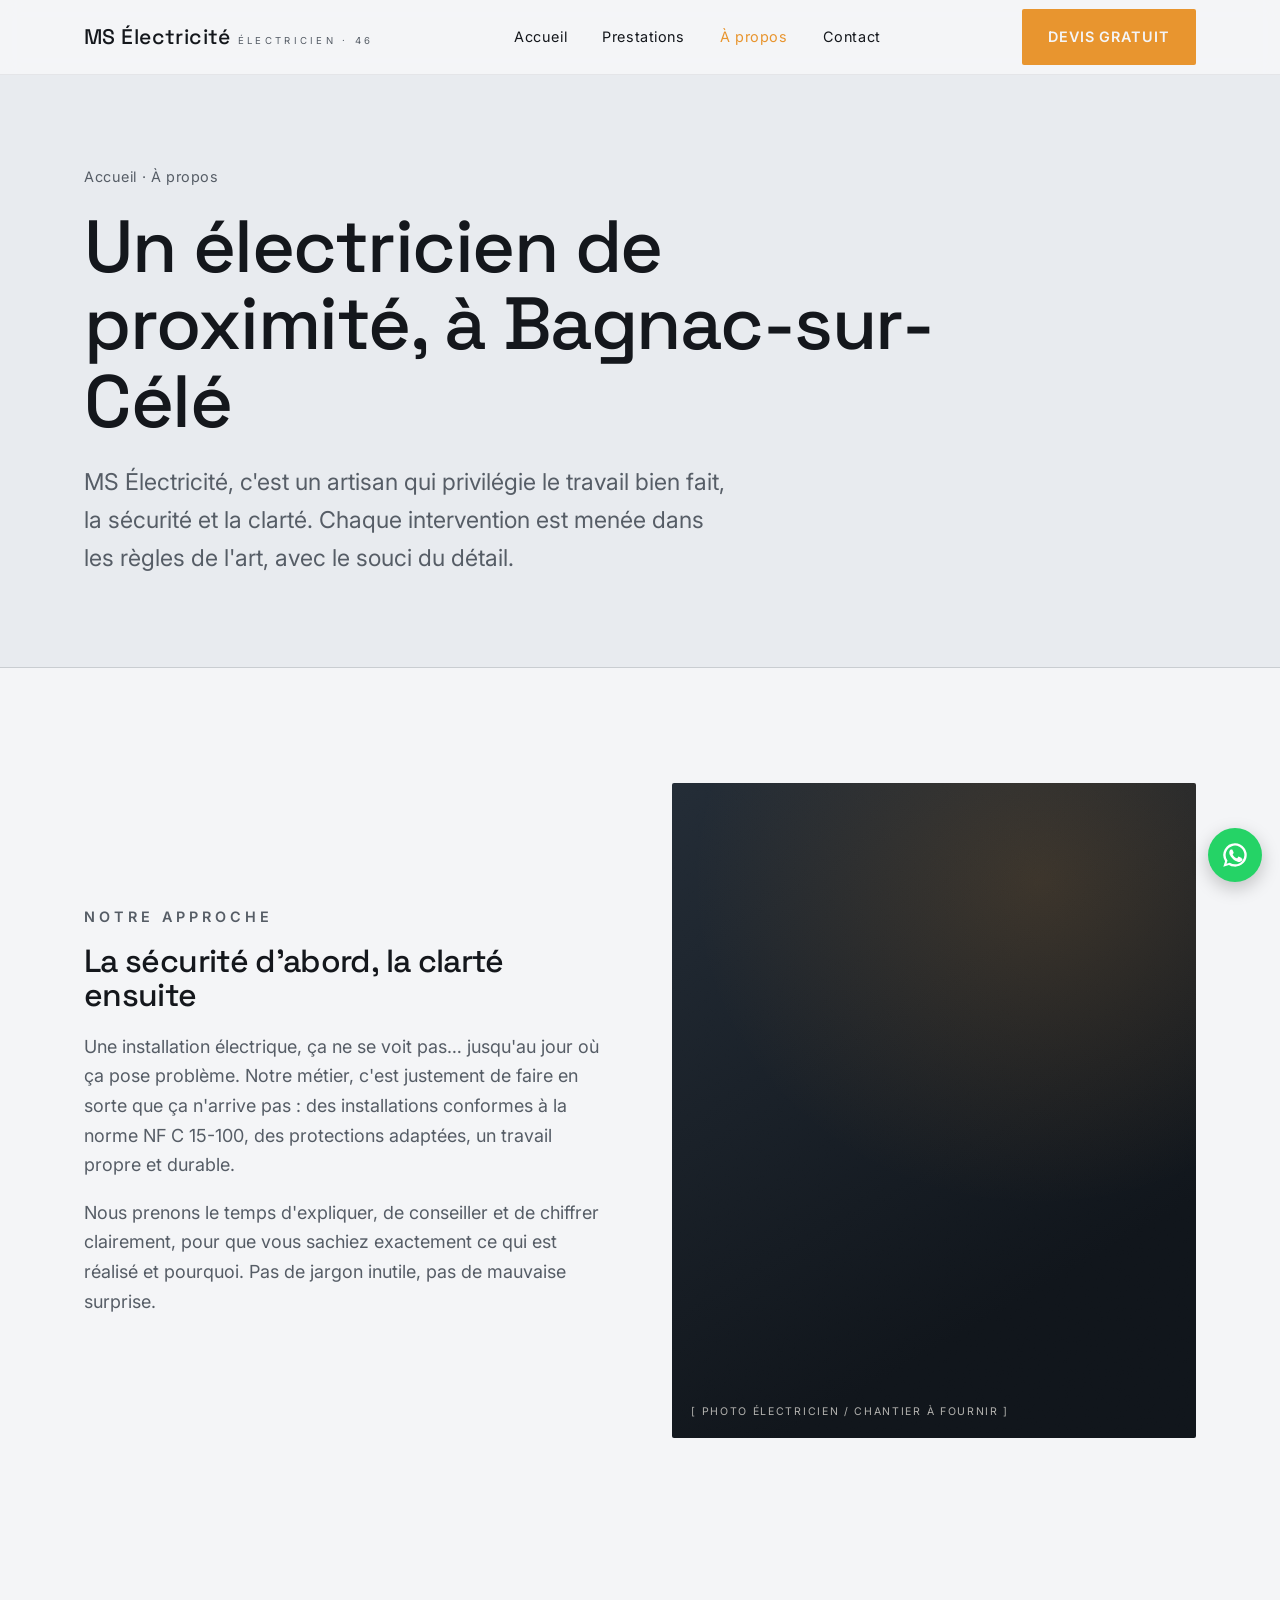
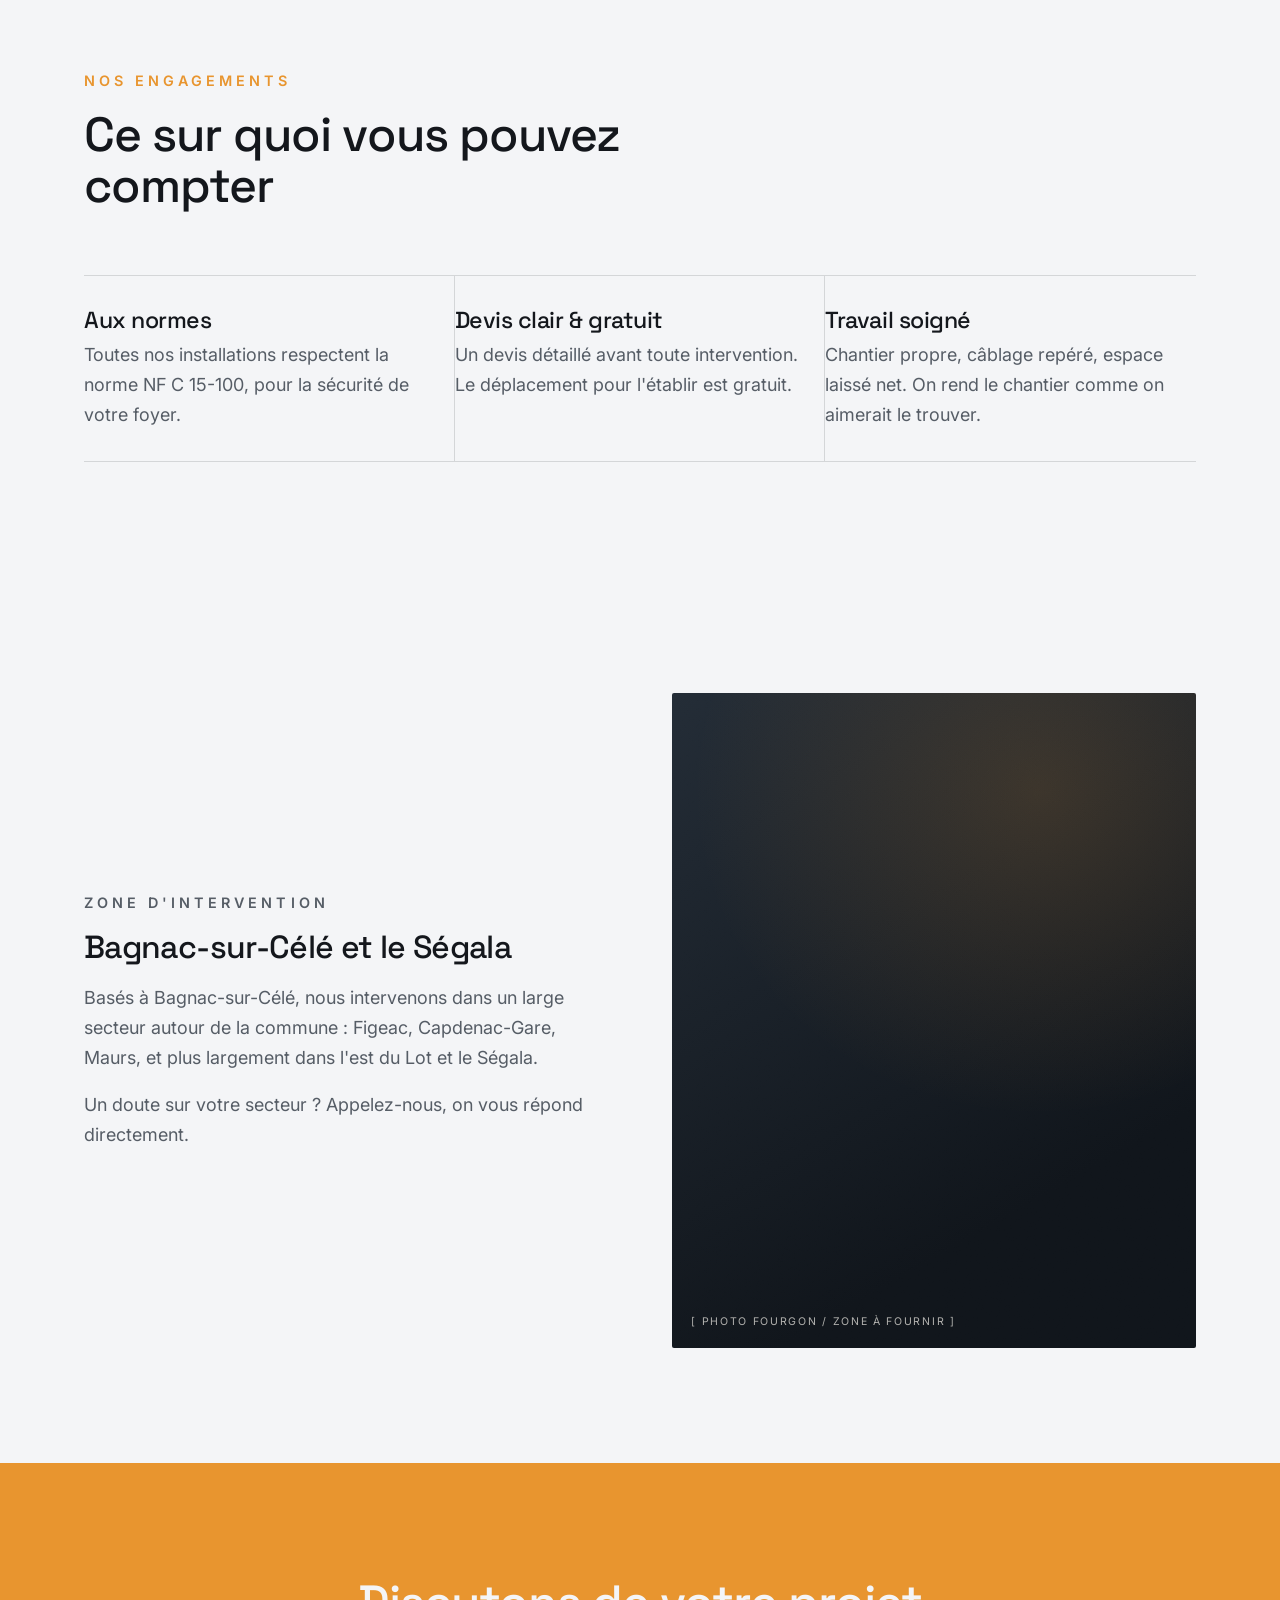
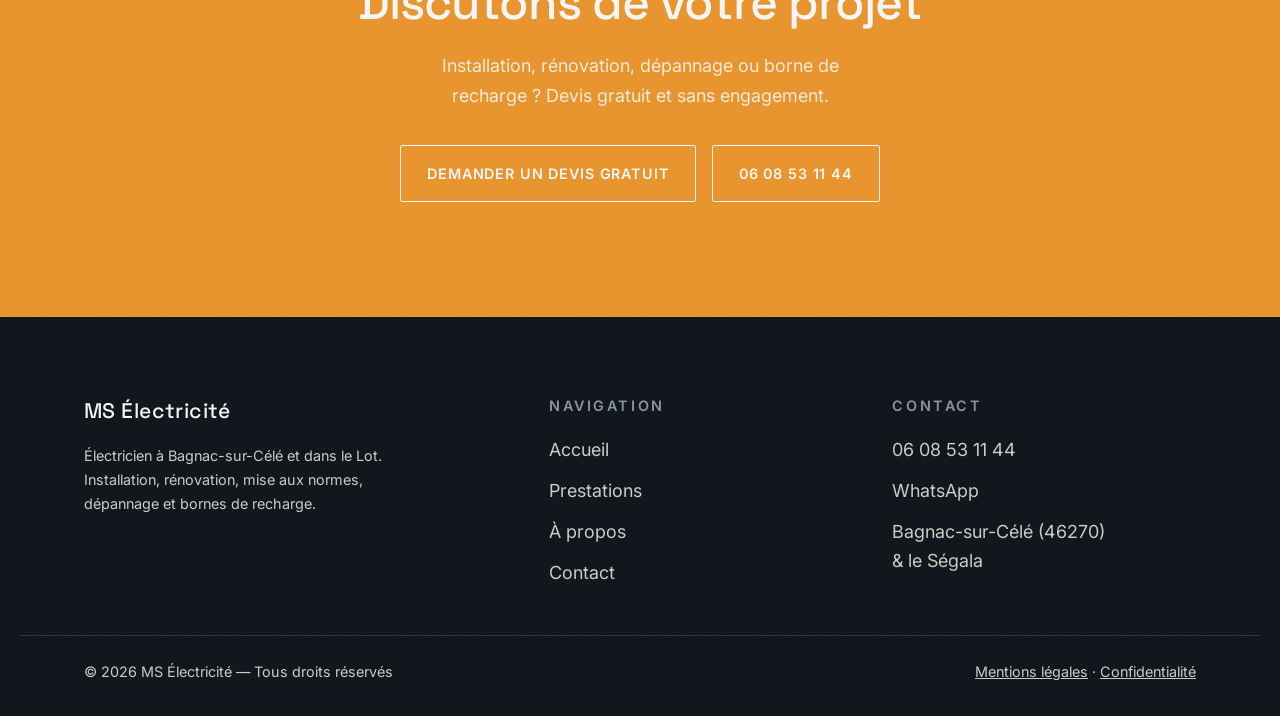
==== commit 11974c2f: "Recentre le site sur Bagnac-sur-Célé (46) — bon prospect Le site visait par erreur une homonyme (Baz" ====
--- a/a-propos.html
+++ b/a-propos.html
@@ -3,14 +3,14 @@
 <head>
   <meta charset="UTF-8">
   <meta name="viewport" content="width=device-width, initial-scale=1.0">
-  <title>À propos — électricien &amp; photovoltaïque à Baziège | MS Électricité</title>
-  <meta name="description" content="MS Électricité, artisan électricien et installateur de panneaux photovoltaïques à Baziège (31). Un travail soigné, aux normes NF C 15-100. Interventions dans tout le sud-est toulousain.">
+  <title>À propos — électricien à Bagnac-sur-Célé | MS Électricité</title>
+  <meta name="description" content="MS Électricité, artisan électricien à Bagnac-sur-Célé (46). Un travail soigné, aux normes NF C 15-100. Interventions dans tout l'est du Lot et le Ségala.">
   <link rel="canonical" href="https://sprintalex.github.io/ms-electricite-site/a-propos.html">
   <meta name="robots" content="noindex, follow">
   <meta property="og:type" content="website">
   <meta property="og:locale" content="fr_FR">
   <meta property="og:title" content="À propos | MS Électricité">
-  <meta property="og:description" content="Artisan électricien de proximité à Baziège, travail soigné et aux normes.">
+  <meta property="og:description" content="Artisan électricien de proximité à Bagnac-sur-Célé, travail soigné et aux normes.">
   <meta property="og:url" content="https://sprintalex.github.io/ms-electricite-site/a-propos.html">
   <link rel="icon" href="assets/favicon.svg" type="image/svg+xml">
   <link rel="preconnect" href="https://fonts.googleapis.com">
@@ -22,7 +22,7 @@
 
   <header class="site-header">
     <div class="wrap nav">
-      <a class="brand" href="index.html" aria-label="MS Électricité, accueil"><b>MS Électricité</b><span>Électricien · 31</span></a>
+      <a class="brand" href="index.html" aria-label="MS Électricité, accueil"><b>MS Électricité</b><span>Électricien · 46</span></a>
       <nav class="nav-links" aria-label="Navigation principale">
         <a href="index.html" class="ulink">Accueil</a>
         <a href="prestations.html" class="ulink">Prestations</a>
@@ -38,7 +38,7 @@
       <a href="a-propos.html">À propos</a>
       <a href="contact.html">Contact</a>
       <a href="contact.html" class="btn btn--primary">Demander un devis</a>
-      <a href="tel:+33688770606" class="btn btn--ghost">06 88 77 06 06</a>
+      <a href="tel:+33608531144" class="btn btn--ghost">06 08 53 11 44</a>
     </div>
   </header>
 
@@ -46,7 +46,7 @@
     <section class="page-hero">
       <div class="wrap">
         <p class="breadcrumb"><a href="index.html">Accueil</a> · À propos</p>
-        <h1>Un électricien de proximité, à Baziège</h1>
+        <h1>Un électricien de proximité, à Bagnac-sur-Célé</h1>
         <p class="lead">MS Électricité, c'est un artisan qui privilégie le travail bien fait, la sécurité et la clarté. Chaque intervention est menée dans les règles de l'art, avec le souci du détail.</p>
       </div>
     </section>
@@ -86,8 +86,8 @@
         </div>
         <div class="prose reveal">
           <p class="kicker" style="margin-bottom:1rem">Zone d'intervention</p>
-          <h2 style="font-size:var(--step-2);margin-bottom:1.2rem">Baziège et le sud-est toulousain</h2>
-          <p>Basés à Baziège, nous intervenons dans un large secteur autour de la commune : Montgiscard, Castanet-Tolosan, Escalquens, Ayguesvives, et plus largement en Haute-Garonne.</p>
+          <h2 style="font-size:var(--step-2);margin-bottom:1.2rem">Bagnac-sur-Célé et le Ségala</h2>
+          <p>Basés à Bagnac-sur-Célé, nous intervenons dans un large secteur autour de la commune : Figeac, Capdenac-Gare, Maurs, et plus largement dans l'est du Lot et le Ségala.</p>
           <p>Un doute sur votre secteur&nbsp;? Appelez-nous, on vous répond directement.</p>
         </div>
       </div>
@@ -99,7 +99,7 @@
         <p class="reveal">Installation, rénovation, dépannage ou borne de recharge&nbsp;? Devis gratuit et sans engagement.</p>
         <div class="cta-actions reveal">
           <a href="contact.html" class="btn btn--light">Demander un devis gratuit</a>
-          <a href="tel:+33688770606" class="btn btn--light">06 88 77 06 06</a>
+          <a href="tel:+33608531144" class="btn btn--light">06 08 53 11 44</a>
         </div>
       </div>
     </section>
@@ -107,9 +107,9 @@
 
   <footer class="site-footer">
     <div class="wrap footer-grid">
-      <div class="footer-brand"><a class="brand" href="index.html"><b>MS Électricité</b></a><p>Électricien à Baziège et en Haute-Garonne. Installation, rénovation, mise aux normes, dépannage et bornes de recharge.</p></div>
+      <div class="footer-brand"><a class="brand" href="index.html"><b>MS Électricité</b></a><p>Électricien à Bagnac-sur-Célé et dans le Lot. Installation, rénovation, mise aux normes, dépannage et bornes de recharge.</p></div>
       <div class="footer-col"><h4>Navigation</h4><ul><li><a href="index.html">Accueil</a></li><li><a href="prestations.html">Prestations</a></li><li><a href="a-propos.html">À propos</a></li><li><a href="contact.html">Contact</a></li></ul></div>
-      <div class="footer-col"><h4>Contact</h4><ul><li><a href="tel:+33688770606">06 88 77 06 06</a></li><li><a href="https://wa.me/33688770606" target="_blank" rel="noopener">WhatsApp</a></li><li>Baziège (31450)<br>&amp; sud-est toulousain</li></ul></div>
+      <div class="footer-col"><h4>Contact</h4><ul><li><a href="tel:+33608531144">06 08 53 11 44</a></li><li><a href="https://wa.me/33608531144" target="_blank" rel="noopener">WhatsApp</a></li><li>Bagnac-sur-Célé (46270)<br>&amp; le Ségala</li></ul></div>
     </div>
     <div class="wrap footer-bottom">
       <span>© <span id="year">2026</span> MS Électricité — Tous droits réservés</span>
@@ -118,10 +118,10 @@
   </footer>
 
   <nav class="sticky-bar" aria-label="Actions rapides">
-    <a class="sb-call" href="tel:+33688770606"><svg viewBox="0 0 24 24" fill="none" stroke="currentColor" stroke-width="1.7"><path d="M22 16.92v3a2 2 0 0 1-2.18 2 19.79 19.79 0 0 1-8.63-3.07 19.5 19.5 0 0 1-6-6 19.79 19.79 0 0 1-3.07-8.67A2 2 0 0 1 4.11 2h3a2 2 0 0 1 2 1.72c.13.96.36 1.9.7 2.81a2 2 0 0 1-.45 2.11L8.09 9.91a16 16 0 0 0 6 6l1.27-1.27a2 2 0 0 1 2.11-.45c.9.34 1.85.57 2.81.7A2 2 0 0 1 22 16.92z"/></svg>Appeler</a>
+    <a class="sb-call" href="tel:+33608531144"><svg viewBox="0 0 24 24" fill="none" stroke="currentColor" stroke-width="1.7"><path d="M22 16.92v3a2 2 0 0 1-2.18 2 19.79 19.79 0 0 1-8.63-3.07 19.5 19.5 0 0 1-6-6 19.79 19.79 0 0 1-3.07-8.67A2 2 0 0 1 4.11 2h3a2 2 0 0 1 2 1.72c.13.96.36 1.9.7 2.81a2 2 0 0 1-.45 2.11L8.09 9.91a16 16 0 0 0 6 6l1.27-1.27a2 2 0 0 1 2.11-.45c.9.34 1.85.57 2.81.7A2 2 0 0 1 22 16.92z"/></svg>Appeler</a>
     <a class="sb-quote" href="contact.html">Devis gratuit</a>
   </nav>
-  <a class="wa-float" href="https://wa.me/33688770606?text=Bonjour%2C%20je%20souhaite%20un%20devis%20pour%20des%20travaux%20d%27%C3%A9lectricit%C3%A9." target="_blank" rel="noopener" aria-label="Contacter sur WhatsApp"><svg viewBox="0 0 24 24"><path d="M17.5 14.4c-.3-.2-1.7-.9-2-1-.3-.1-.5-.2-.6.1-.2.3-.7 1-.8 1.1-.2.2-.3.2-.6.1-1.5-.7-2.5-1.3-3.4-3-.3-.5.3-.4.7-1.4.1-.2 0-.4 0-.5s-.6-1.5-.9-2.1c-.2-.5-.4-.5-.6-.5h-.5c-.2 0-.5.1-.7.4-.3.3-1 1-1 2.4s1 2.8 1.2 3c.1.2 2 3.1 5 4.3 2.5 1 2.5.7 3 .6.5-.1 1.7-.7 1.9-1.3.2-.6.2-1.2.1-1.3-.1-.1-.3-.2-.6-.4zM12 2a10 10 0 0 0-8.5 15.3L2 22l4.8-1.5A10 10 0 1 0 12 2zm0 18a8 8 0 0 1-4.1-1.1l-.3-.2-2.9.9.9-2.8-.2-.3A8 8 0 1 1 12 20z"/></svg></a>
+  <a class="wa-float" href="https://wa.me/33608531144?text=Bonjour%2C%20je%20souhaite%20un%20devis%20pour%20des%20travaux%20d%27%C3%A9lectricit%C3%A9." target="_blank" rel="noopener" aria-label="Contacter sur WhatsApp"><svg viewBox="0 0 24 24"><path d="M17.5 14.4c-.3-.2-1.7-.9-2-1-.3-.1-.5-.2-.6.1-.2.3-.7 1-.8 1.1-.2.2-.3.2-.6.1-1.5-.7-2.5-1.3-3.4-3-.3-.5.3-.4.7-1.4.1-.2 0-.4 0-.5s-.6-1.5-.9-2.1c-.2-.5-.4-.5-.6-.5h-.5c-.2 0-.5.1-.7.4-.3.3-1 1-1 2.4s1 2.8 1.2 3c.1.2 2 3.1 5 4.3 2.5 1 2.5.7 3 .6.5-.1 1.7-.7 1.9-1.3.2-.6.2-1.2.1-1.3-.1-.1-.3-.2-.6-.4zM12 2a10 10 0 0 0-8.5 15.3L2 22l4.8-1.5A10 10 0 1 0 12 2zm0 18a8 8 0 0 1-4.1-1.1l-.3-.2-2.9.9.9-2.8-.2-.3A8 8 0 1 1 12 20z"/></svg></a>
 
   <script src="js/main.js" defer></script>
 </body>
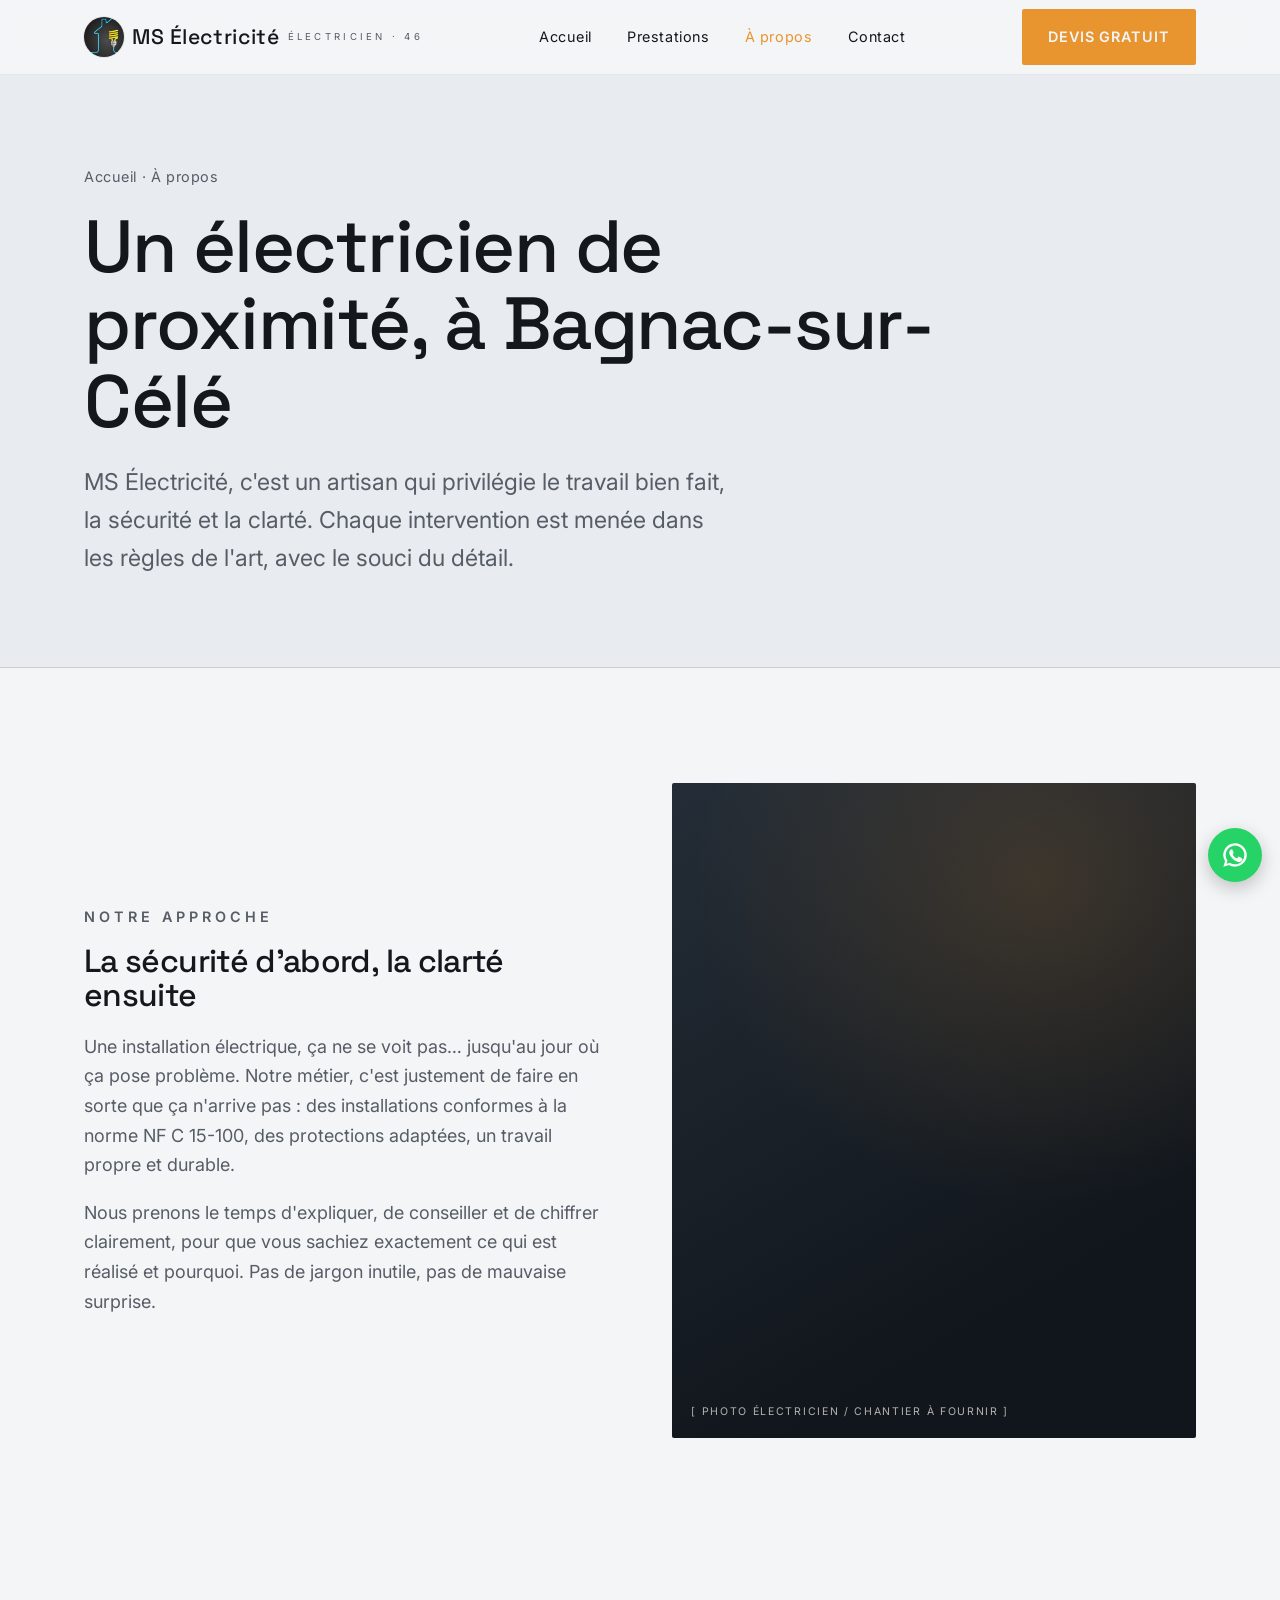
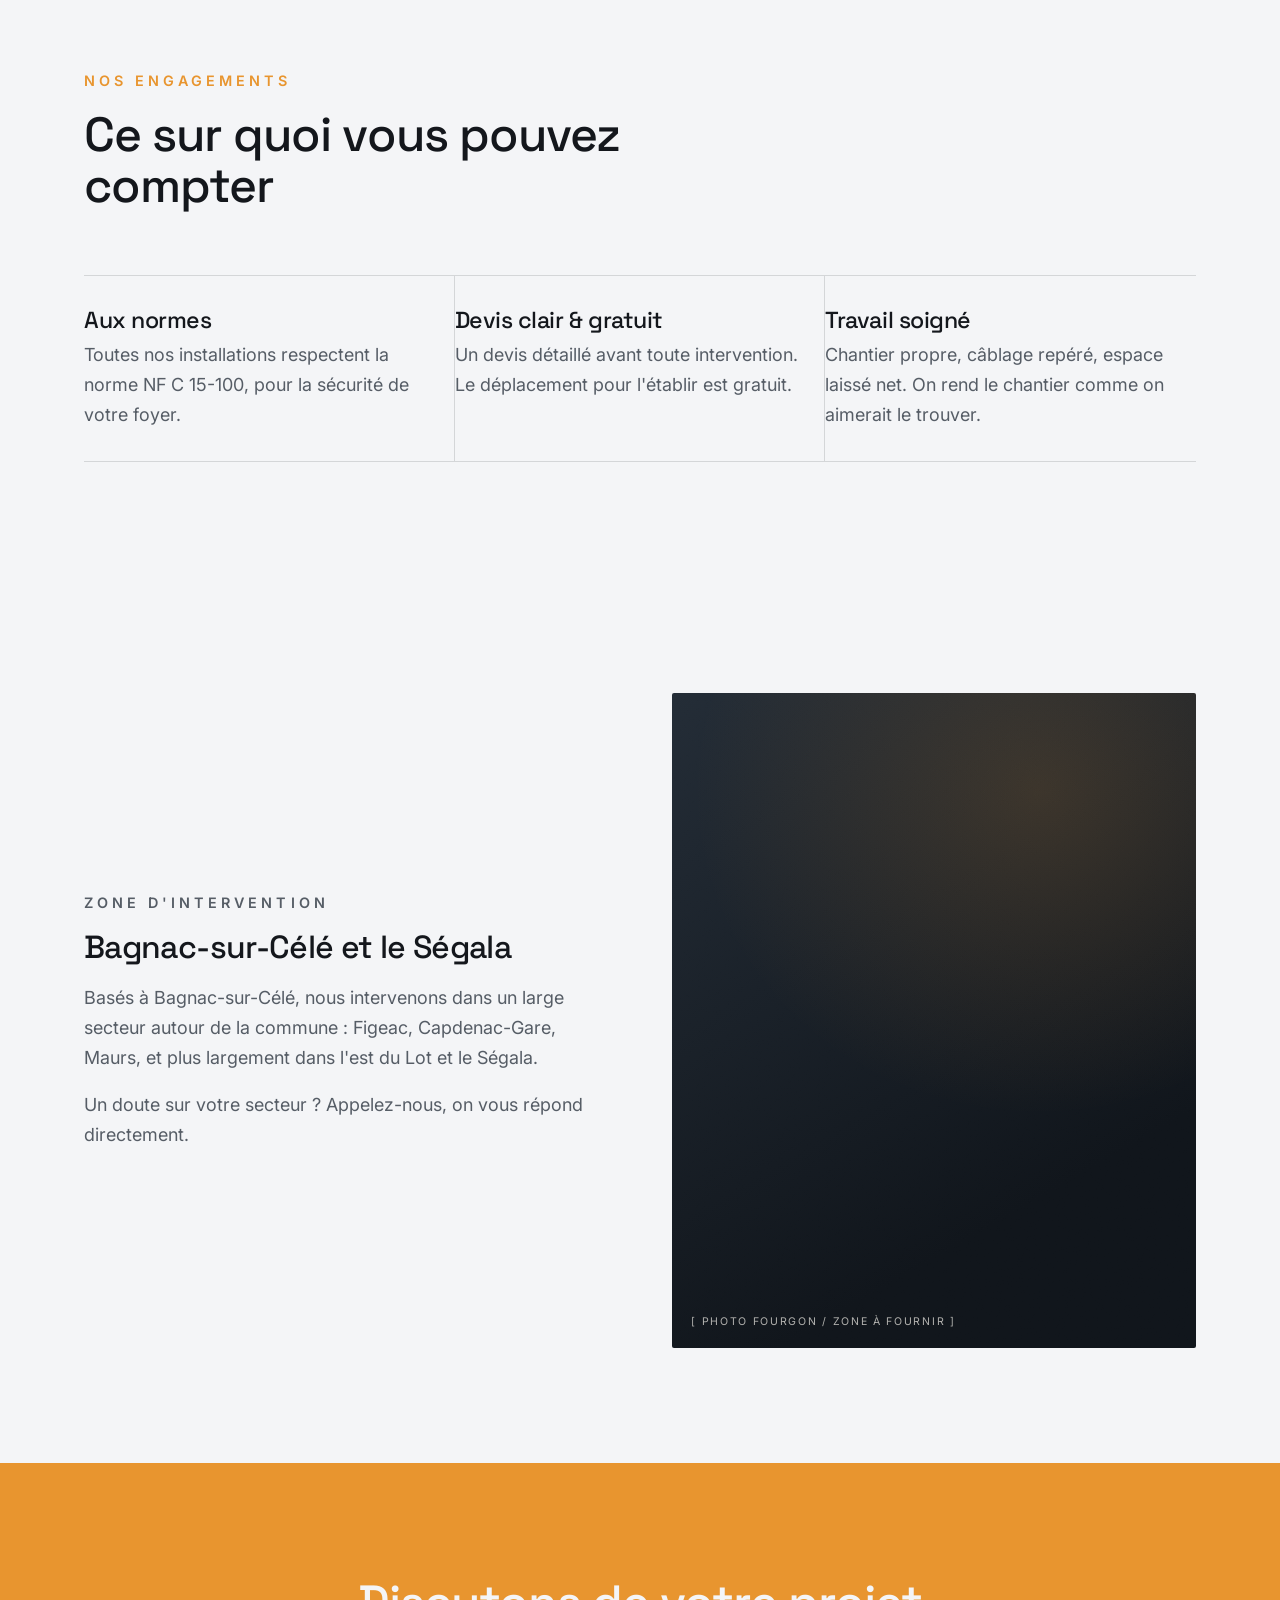
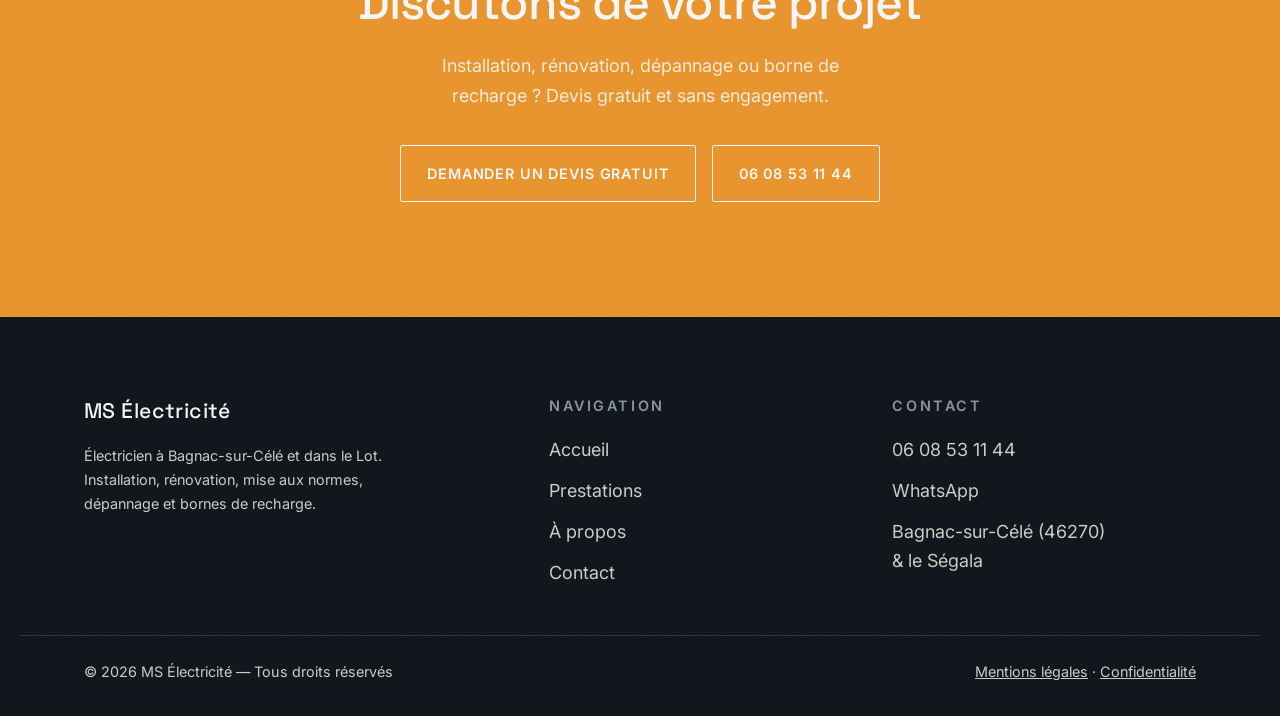
==== commit 613c7b92: "Ajout du logo MS Électricité dans le header (toutes pages) Co-Authored-By: Claude Opus 4.8 <noreply@" ====
--- a/a-propos.html
+++ b/a-propos.html
@@ -22,7 +22,7 @@
 
   <header class="site-header">
     <div class="wrap nav">
-      <a class="brand" href="index.html" aria-label="MS Électricité, accueil"><b>MS Électricité</b><span>Électricien · 46</span></a>
+      <a class="brand" href="index.html" aria-label="MS Électricité, accueil"><img class="brand-logo" src="assets/logo.jpg" alt="" width="40" height="40"><b>MS Électricité</b><span>Électricien · 46</span></a>
       <nav class="nav-links" aria-label="Navigation principale">
         <a href="index.html" class="ulink">Accueil</a>
         <a href="prestations.html" class="ulink">Prestations</a>
--- a/css/style.css
+++ b/css/style.css
@@ -129,7 +129,12 @@
 }
 .brand {
   font-family: var(--serif); font-size: 1.32rem; letter-spacing: 0.02em;
-  display: flex; align-items: baseline; gap: 0.5ch;
+  display: flex; align-items: center; gap: 0.6ch;
+}
+.brand-logo {
+  width: 40px; height: 40px; border-radius: 50%;
+  object-fit: cover; flex: none;
+  box-shadow: 0 0 0 1px var(--line-soft);
 }
 .brand b { font-weight: 500; }
 .brand span { font-family: var(--sans); font-size: 0.6rem; letter-spacing: 0.34em; text-transform: uppercase; color: var(--ink-soft); }
